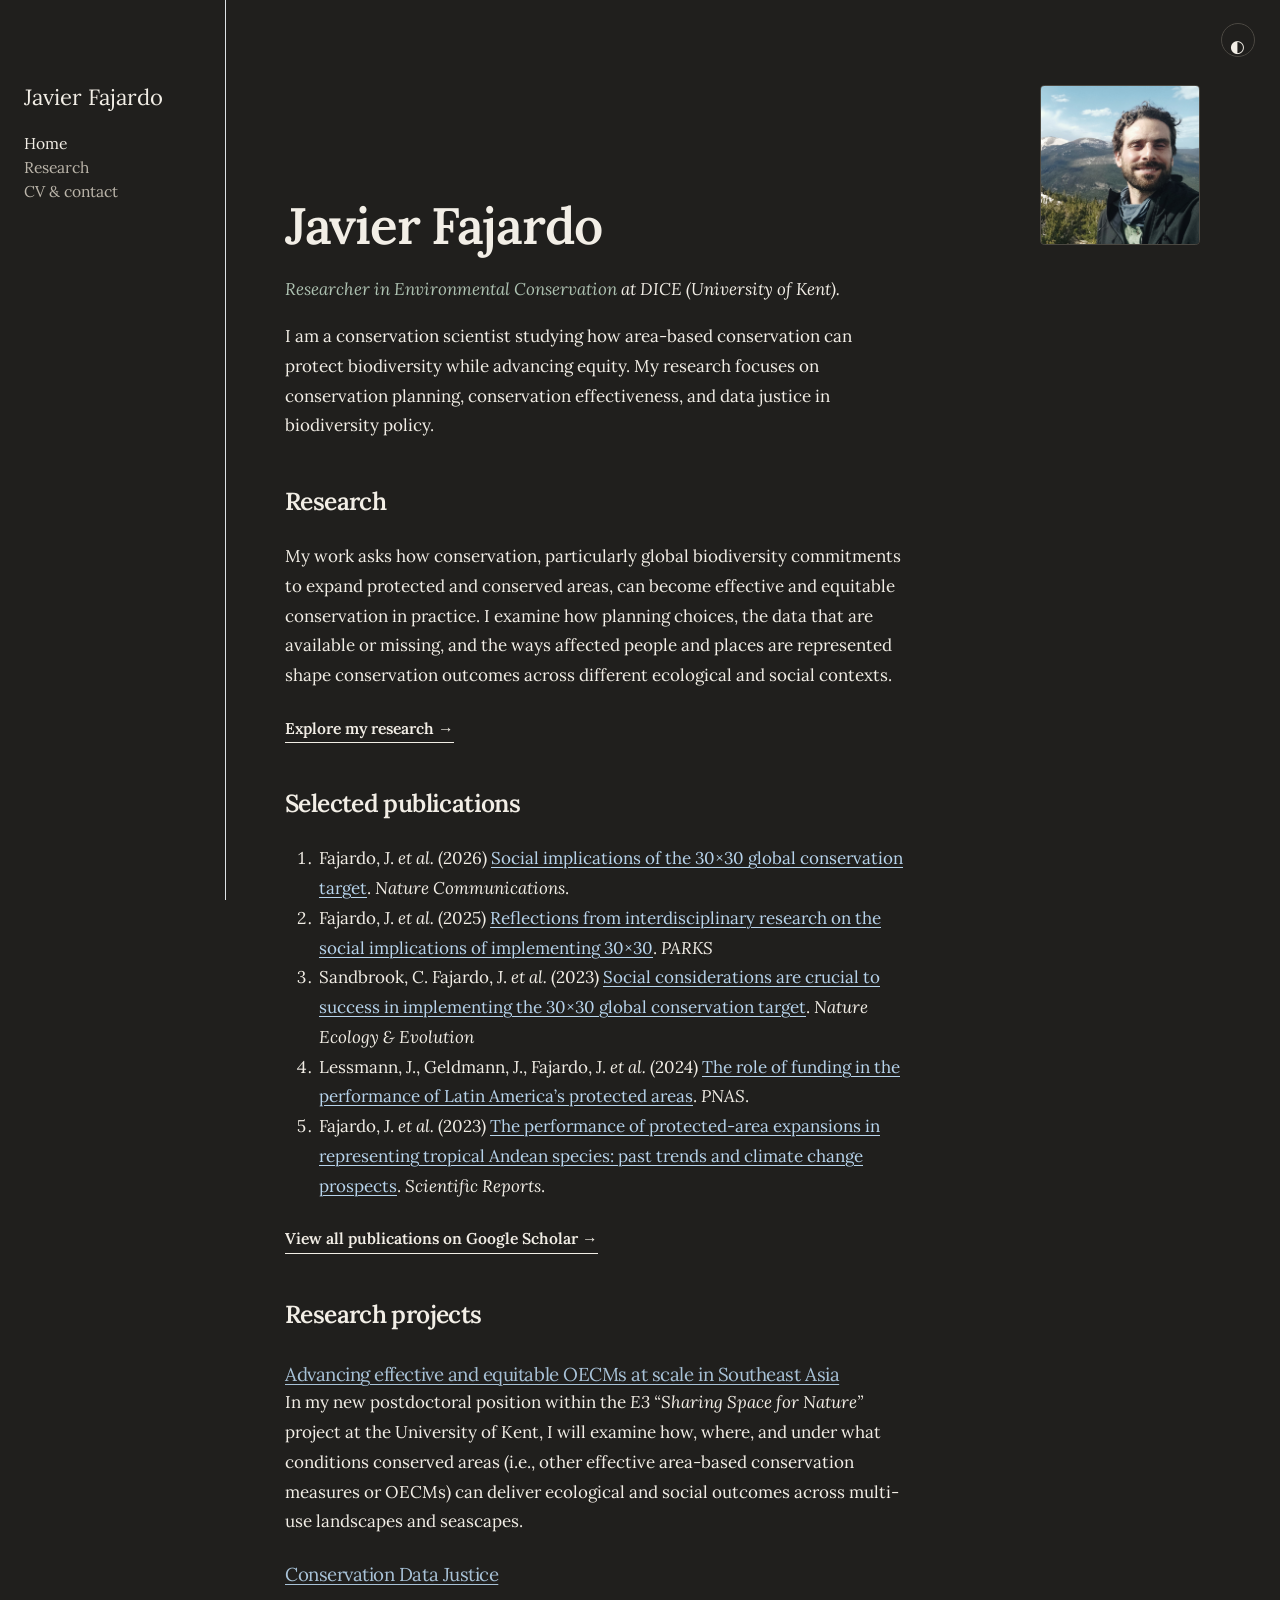
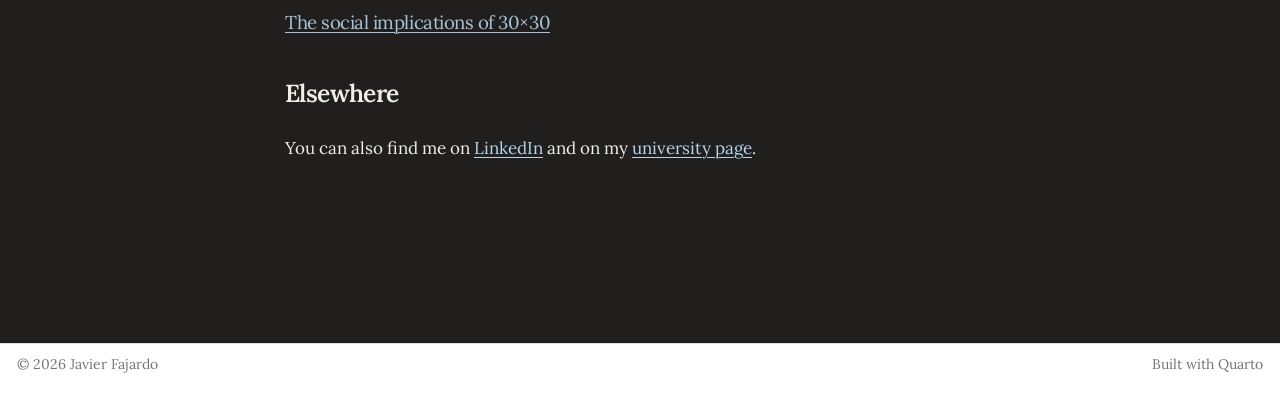
==== index.html @ b1edbd75 "Built site for gh-pages" ====
<!DOCTYPE html>
<html xmlns="http://www.w3.org/1999/xhtml" lang="en" xml:lang="en"><head>

<meta charset="utf-8">
<meta name="generator" content="quarto-1.9.37">

<meta name="viewport" content="width=device-width, initial-scale=1.0, user-scalable=yes">


<title>Javier Fajardo</title>
<style>
/* Default styles provided by pandoc.
** See https://pandoc.org/MANUAL.html#variables-for-html for config info.
*/
code{white-space: pre-wrap;}
span.smallcaps{font-variant: small-caps;}
div.columns{display: flex; gap: min(4vw, 1.5em);}
div.column{flex: auto; overflow-x: auto;}
div.hanging-indent{margin-left: 1.5em; text-indent: -1.5em;}
ul.task-list{list-style: none;}
ul.task-list li input[type="checkbox"] {
  width: 0.8em;
  margin: 0 0.8em 0.2em -1em; /* quarto-specific, see https://github.com/quarto-dev/quarto-cli/issues/4556 */ 
  vertical-align: middle;
}
</style>


<script src="site_libs/quarto-nav/quarto-nav.js"></script>
<script src="site_libs/quarto-nav/headroom.min.js"></script>
<script src="site_libs/clipboard/clipboard.min.js"></script>
<script src="site_libs/quarto-search/autocomplete.umd.js"></script>
<script src="site_libs/quarto-search/fuse.min.js"></script>
<script src="site_libs/quarto-search/quarto-search.js"></script>
<meta name="quarto:offset" content="./">
<script src="site_libs/quarto-html/quarto.js" type="module"></script>
<script src="site_libs/quarto-html/tabsets/tabsets.js" type="module"></script>
<script src="site_libs/quarto-html/popper.min.js"></script>
<script src="site_libs/quarto-html/tippy.umd.min.js"></script>
<link href="site_libs/quarto-html/tippy.css" rel="stylesheet">
<link href="site_libs/quarto-html/quarto-syntax-highlighting-7f8f88aac4f3542376d5c11b86a4c14d.css" rel="stylesheet" id="quarto-text-highlighting-styles">
<script src="site_libs/bootstrap/bootstrap.min.js"></script>
<link href="site_libs/bootstrap/bootstrap-icons.css" rel="stylesheet">
<link href="site_libs/bootstrap/bootstrap-104f2622452aeaad4c018a66f4effed7.min.css" rel="stylesheet" append-hash="true" id="quarto-bootstrap" data-mode="light">
<script id="quarto-search-options" type="application/json">{
  "location": "sidebar",
  "copy-button": false,
  "collapse-after": 3,
  "panel-placement": "start",
  "type": "textbox",
  "limit": 50,
  "keyboard-shortcut": [
    "f",
    "/",
    "s"
  ],
  "show-item-context": false,
  "language": {
    "search-no-results-text": "No results",
    "search-matching-documents-text": "matching documents",
    "search-copy-link-title": "Copy link to search",
    "search-hide-matches-text": "Hide additional matches",
    "search-more-match-text": "more match in this document",
    "search-more-matches-text": "more matches in this document",
    "search-clear-button-title": "Clear",
    "search-text-placeholder": "",
    "search-detached-cancel-button-title": "Cancel",
    "search-submit-button-title": "Submit",
    "search-label": "Search"
  }
}</script>
<style>html{ scroll-behavior: smooth; }</style>
<script>
  document.addEventListener('DOMContentLoaded', () => {
    const savedTheme = localStorage.getItem('theme');
    if (savedTheme !== 'light') document.documentElement.classList.add('dark');

    const button = document.createElement('button');
    button.className = 'theme-toggle';
    button.type = 'button';
    button.setAttribute('aria-label', 'Toggle dark mode');
    button.setAttribute('title', 'Toggle dark mode');
    button.innerHTML = '<span aria-hidden="true">◐</span>';
    const host = document.querySelector('#quarto-content') || document.body;
    host.appendChild(button);

    button.addEventListener('click', () => {
      document.documentElement.classList.toggle('dark');
      localStorage.setItem('theme', document.documentElement.classList.contains('dark') ? 'dark' : 'light');
    });
  });
</script>


<link rel="stylesheet" href="styles.css">
</head>

<body class="nav-sidebar docked fullcontent quarto-light">

<div id="quarto-search-results"></div>
  <header id="quarto-header" class="headroom fixed-top">
  <nav class="quarto-secondary-nav">
    <div class="container-fluid d-flex">
      <button type="button" class="quarto-btn-toggle btn" data-bs-toggle="collapse" role="button" data-bs-target=".quarto-sidebar-collapse-item" aria-controls="quarto-sidebar" aria-expanded="false" aria-label="Toggle sidebar navigation" onclick="if (window.quartoToggleHeadroom) { window.quartoToggleHeadroom(); }">
        <i class="bi bi-layout-text-sidebar-reverse"></i>
      </button>
        <nav class="quarto-page-breadcrumbs" aria-label="breadcrumb"><ol class="breadcrumb"><li class="breadcrumb-item"><a href="./index.html">Home</a></li></ol></nav>
        <a class="flex-grow-1" role="navigation" data-bs-toggle="collapse" data-bs-target=".quarto-sidebar-collapse-item" aria-controls="quarto-sidebar" aria-expanded="false" aria-label="Toggle sidebar navigation" onclick="if (window.quartoToggleHeadroom) { window.quartoToggleHeadroom(); }">      
        </a>
    </div>
  </nav>
</header>
<!-- content -->
<div id="quarto-content" class="quarto-container page-columns page-rows-contents page-layout-article">
<!-- sidebar -->
  <nav id="quarto-sidebar" class="sidebar collapse collapse-horizontal quarto-sidebar-collapse-item sidebar-navigation docked overflow-auto">
    <div class="pt-lg-2 mt-2 text-left sidebar-header">
    <div class="sidebar-title mb-0 py-0">
      <a href="./">Javier Fajardo</a> 
    </div>
      </div>
    <div class="sidebar-menu-container"> 
    <ul class="list-unstyled mt-1">
        <li class="sidebar-item">
  <div class="sidebar-item-container"> 
  <a href="./index.html" class="sidebar-item-text sidebar-link active">
 <span class="menu-text">Home</span></a>
  </div>
</li>
        <li class="sidebar-item">
  <div class="sidebar-item-container"> 
  <a href="./research.html" class="sidebar-item-text sidebar-link">
 <span class="menu-text">Research</span></a>
  </div>
</li>
        <li class="sidebar-item">
  <div class="sidebar-item-container"> 
  <a href="./cv.html" class="sidebar-item-text sidebar-link">
 <span class="menu-text">CV &amp; contact</span></a>
  </div>
</li>
    </ul>
    </div>
</nav>
<div id="quarto-sidebar-glass" class="quarto-sidebar-collapse-item" data-bs-toggle="collapse" data-bs-target=".quarto-sidebar-collapse-item"></div>
<!-- margin-sidebar -->
    
<!-- main -->
<div class="quarto-about-solana column-body">
  <div class="about-entity">
    <div class="entity-contents">
      <header id="title-block-header" class="quarto-title-block"></header> 
      <div class="about-contents"><main class="content" id="quarto-document-content">
<section id="javier-fajardo" class="level1">
<h1>Javier Fajardo</h1>
<p><em><span class="accent">Researcher in Environmental Conservation</span> at DICE (University of Kent).</em></p>
<p>I am a conservation scientist studying how area-based conservation can protect biodiversity while advancing equity. My research focuses on conservation planning, conservation effectiveness, and data justice in biodiversity policy.</p>
<section id="research" class="level2">
<h2 data-anchor-id="research">Research</h2>
<p>My work asks how conservation, particularly global biodiversity commitments to expand protected and conserved areas, can become effective and equitable conservation in practice. I examine how planning choices, the data that are available or missing, and the ways affected people and places are represented shape conservation outcomes across different ecological and social contexts.</p>
<p><a href="./research.html" class="button-link">Explore my research →</a></p>
</section>
<section id="selected-publications" class="level2">
<h2 data-anchor-id="selected-publications">Selected publications</h2>
<ol type="1">
<li>Fajardo, J. <em>et al.</em> (2026) <a href="https://doi.org/10.1038/s41467-026-71860-8">Social implications of the 30×30 global conservation target</a>. <em>Nature Communications</em>.</li>
<li>Fajardo, J. <em>et al.</em> (2025) <a href="https://doi.org/10.2305/nfzn8173">Reflections from interdisciplinary research on the social implications of implementing 30×30</a>. <em>PARKS</em></li>
<li>Sandbrook, C. Fajardo, J. <em>et al.</em> (2023) <a href="https://doi.org/10.1038/s41559-023-02048-2">Social considerations are crucial to success in implementing the 30×30 global conservation target</a>. <em>Nature Ecology &amp; Evolution</em></li>
<li>Lessmann, J., Geldmann, J., Fajardo, J. <em>et al.</em> (2024) <a href="https://doi.org/10.1073/pnas.2307521121">The role of funding in the performance of Latin America’s protected areas</a>. <em>PNAS</em>.</li>
<li>Fajardo, J. <em>et al.</em> (2023) <a href="https://doi.org/10.1038/s41598-022-27365-7">The performance of protected-area expansions in representing tropical Andean species: past trends and climate change prospects</a>. <em>Scientific Reports</em>.</li>
</ol>
<p><a href="https://scholar.google.com/citations?user=L30b63UAAAAJ&amp;hl=es" class="button-link">View all publications on Google Scholar →</a></p>
</section>
<section id="research-projects" class="level2">
<h2 data-anchor-id="research-projects">Research projects</h2>
<section id="advancing-effective-and-equitable-oecms-at-scale-in-southeast-asia" class="level3">
<h3 data-anchor-id="advancing-effective-and-equitable-oecms-at-scale-in-southeast-asia"><a href="https://research.kent.ac.uk/sharing-space-for-nature/">Advancing effective and equitable OECMs at scale in Southeast Asia</a></h3>
<p>In my new postdoctoral position within the <em>E3 “Sharing Space for Nature”</em> project at the University of Kent, I will examine how, where, and under what conditions conserved areas (i.e., other effective area-based conservation measures or OECMs) can deliver ecological and social outcomes across multi-use landscapes and seascapes.</p>
</section>
<section id="conservation-data-justice" class="level3">
<h3 data-anchor-id="conservation-data-justice"><a href="https://condjust.eu/">Conservation Data Justice</a></h3>
</section>
<section id="the-social-implications-of-3030" class="level3">
<h3 data-anchor-id="the-social-implications-of-3030"><a href="https://snappartnership.net/team/the-social-implications-of-30-x-30/">The social implications of 30×30</a></h3>
</section>
</section>
<section id="elsewhere" class="level2">
<h2 data-anchor-id="elsewhere">Elsewhere</h2>
<p>You can also find me on <a href="https://www.linkedin.com/in/javier-fajardo-80aa76319/">LinkedIn</a> and on my <a href="https://scholar.google.com/citations?user=L30b63UAAAAJ&amp;hl=es">university page</a>.</p>


</section>
</section>
</main></div>
    </div>
    <img src="images/Photo - Javier Fajardo.jpg" class="about-image
  rounded " style="width: 15em;">
  </div>
</div>
 <!-- /main -->
<script id="quarto-html-after-body" type="application/javascript">
  window.document.addEventListener("DOMContentLoaded", function (event) {
    const isCodeAnnotation = (el) => {
      for (const clz of el.classList) {
        if (clz.startsWith('code-annotation-')) {                     
          return true;
        }
      }
      return false;
    }
    const onCopySuccess = function(e) {
      // button target
      const button = e.trigger;
      // don't keep focus
      button.blur();
      // flash "checked"
      button.classList.add('code-copy-button-checked');
      var currentTitle = button.getAttribute("title");
      button.setAttribute("title", "Copied!");
      let tooltip;
      if (window.bootstrap) {
        button.setAttribute("data-bs-toggle", "tooltip");
        button.setAttribute("data-bs-placement", "left");
        button.setAttribute("data-bs-title", "Copied!");
        tooltip = new bootstrap.Tooltip(button, 
          { trigger: "manual", 
            customClass: "code-copy-button-tooltip",
            offset: [0, -8]});
        tooltip.show();    
      }
      setTimeout(function() {
        if (tooltip) {
          tooltip.hide();
          button.removeAttribute("data-bs-title");
          button.removeAttribute("data-bs-toggle");
          button.removeAttribute("data-bs-placement");
        }
        button.setAttribute("title", currentTitle);
        button.classList.remove('code-copy-button-checked');
      }, 1000);
      // clear code selection
      e.clearSelection();
    }
    const getTextToCopy = function(trigger) {
      const outerScaffold = trigger.parentElement.cloneNode(true);
      const codeEl = outerScaffold.querySelector('code');
      for (const childEl of codeEl.children) {
        if (isCodeAnnotation(childEl)) {
          childEl.remove();
        }
      }
      return codeEl.innerText;
    }
    const clipboard = new window.ClipboardJS('.code-copy-button:not([data-in-quarto-modal])', {
      text: getTextToCopy
    });
    clipboard.on('success', onCopySuccess);
    if (window.document.getElementById('quarto-embedded-source-code-modal')) {
      const clipboardModal = new window.ClipboardJS('.code-copy-button[data-in-quarto-modal]', {
        text: getTextToCopy,
        container: window.document.getElementById('quarto-embedded-source-code-modal')
      });
      clipboardModal.on('success', onCopySuccess);
    }
      var localhostRegex = new RegExp(/^(?:http|https):\/\/localhost\:?[0-9]*\//);
      var mailtoRegex = new RegExp(/^mailto:/);
        var filterRegex = new RegExp("https:\/\/fajardojavier\.github\.io\/");
      var isInternal = (href) => {
          return filterRegex.test(href) || localhostRegex.test(href) || mailtoRegex.test(href);
      }
      // Inspect non-navigation links and adorn them if external
     var links = window.document.querySelectorAll('a[href]:not(.nav-link):not(.navbar-brand):not(.toc-action):not(.sidebar-link):not(.sidebar-item-toggle):not(.pagination-link):not(.no-external):not([aria-hidden]):not(.dropdown-item):not(.quarto-navigation-tool):not(.about-link)');
      for (var i=0; i<links.length; i++) {
        const link = links[i];
        if (!isInternal(link.href)) {
          // undo the damage that might have been done by quarto-nav.js in the case of
          // links that we want to consider external
          if (link.dataset.originalHref !== undefined) {
            link.href = link.dataset.originalHref;
          }
        }
      }
    function tippyHover(el, contentFn, onTriggerFn, onUntriggerFn) {
      const config = {
        allowHTML: true,
        maxWidth: 500,
        delay: 100,
        arrow: false,
        appendTo: function(el) {
            return el.parentElement;
        },
        interactive: true,
        interactiveBorder: 10,
        theme: 'quarto',
        placement: 'bottom-start',
      };
      if (contentFn) {
        config.content = contentFn;
      }
      if (onTriggerFn) {
        config.onTrigger = onTriggerFn;
      }
      if (onUntriggerFn) {
        config.onUntrigger = onUntriggerFn;
      }
      window.tippy(el, config); 
    }
    const noterefs = window.document.querySelectorAll('a[role="doc-noteref"]');
    for (var i=0; i<noterefs.length; i++) {
      const ref = noterefs[i];
      tippyHover(ref, function() {
        // use id or data attribute instead here
        let href = ref.getAttribute('data-footnote-href') || ref.getAttribute('href');
        try { href = new URL(href).hash; } catch {}
        const id = href.replace(/^#\/?/, "");
        const note = window.document.getElementById(id);
        if (note) {
          return note.innerHTML;
        } else {
          return "";
        }
      });
    }
    const xrefs = window.document.querySelectorAll('a.quarto-xref');
    const processXRef = (id, note) => {
      // Strip column container classes
      const stripColumnClz = (el) => {
        el.classList.remove("page-full", "page-columns");
        if (el.children) {
          for (const child of el.children) {
            stripColumnClz(child);
          }
        }
      }
      stripColumnClz(note)
      if (id === null || id.startsWith('sec-')) {
        // Special case sections, only their first couple elements
        const container = document.createElement("div");
        if (note.children && note.children.length > 2) {
          container.appendChild(note.children[0].cloneNode(true));
          for (let i = 1; i < note.children.length; i++) {
            const child = note.children[i];
            if (child.tagName === "P" && child.innerText === "") {
              continue;
            } else {
              container.appendChild(child.cloneNode(true));
              break;
            }
          }
          if (window.Quarto?.typesetMath) {
            window.Quarto.typesetMath(container);
          }
          return container.innerHTML
        } else {
          if (window.Quarto?.typesetMath) {
            window.Quarto.typesetMath(note);
          }
          return note.innerHTML;
        }
      } else {
        // Remove any anchor links if they are present
        const anchorLink = note.querySelector('a.anchorjs-link');
        if (anchorLink) {
          anchorLink.remove();
        }
        if (window.Quarto?.typesetMath) {
          window.Quarto.typesetMath(note);
        }
        if (note.classList.contains("callout")) {
          return note.outerHTML;
        } else {
          return note.innerHTML;
        }
      }
    }
    for (var i=0; i<xrefs.length; i++) {
      const xref = xrefs[i];
      tippyHover(xref, undefined, function(instance) {
        instance.disable();
        let url = xref.getAttribute('href');
        let hash = undefined; 
        if (url.startsWith('#')) {
          hash = url;
        } else {
          try { hash = new URL(url).hash; } catch {}
        }
        if (hash) {
          const id = hash.replace(/^#\/?/, "");
          const note = window.document.getElementById(id);
          if (note !== null) {
            try {
              const html = processXRef(id, note.cloneNode(true));
              instance.setContent(html);
            } finally {
              instance.enable();
              instance.show();
            }
          } else {
            // See if we can fetch this
            fetch(url.split('#')[0])
            .then(res => res.text())
            .then(html => {
              const parser = new DOMParser();
              const htmlDoc = parser.parseFromString(html, "text/html");
              const note = htmlDoc.getElementById(id);
              if (note !== null) {
                const html = processXRef(id, note);
                instance.setContent(html);
              } 
            }).finally(() => {
              instance.enable();
              instance.show();
            });
          }
        } else {
          // See if we can fetch a full url (with no hash to target)
          // This is a special case and we should probably do some content thinning / targeting
          fetch(url)
          .then(res => res.text())
          .then(html => {
            const parser = new DOMParser();
            const htmlDoc = parser.parseFromString(html, "text/html");
            const note = htmlDoc.querySelector('main.content');
            if (note !== null) {
              // This should only happen for chapter cross references
              // (since there is no id in the URL)
              // remove the first header
              if (note.children.length > 0 && note.children[0].tagName === "HEADER") {
                note.children[0].remove();
              }
              const html = processXRef(null, note);
              instance.setContent(html);
            } 
          }).finally(() => {
            instance.enable();
            instance.show();
          });
        }
      }, function(instance) {
      });
    }
        let selectedAnnoteEl;
        const selectorForAnnotation = ( cell, annotation) => {
          let cellAttr = 'data-code-cell="' + cell + '"';
          let lineAttr = 'data-code-annotation="' +  annotation + '"';
          const selector = 'span[' + cellAttr + '][' + lineAttr + ']';
          return selector;
        }
        const selectCodeLines = (annoteEl) => {
          const doc = window.document;
          const targetCell = annoteEl.getAttribute("data-target-cell");
          const targetAnnotation = annoteEl.getAttribute("data-target-annotation");
          const annoteSpan = window.document.querySelector(selectorForAnnotation(targetCell, targetAnnotation));
          const lines = annoteSpan.getAttribute("data-code-lines").split(",");
          const lineIds = lines.map((line) => {
            return targetCell + "-" + line;
          })
          let top = null;
          let height = null;
          let parent = null;
          if (lineIds.length > 0) {
              //compute the position of the single el (top and bottom and make a div)
              const el = window.document.getElementById(lineIds[0]);
              top = el.offsetTop;
              height = el.offsetHeight;
              parent = el.parentElement.parentElement;
            if (lineIds.length > 1) {
              const lastEl = window.document.getElementById(lineIds[lineIds.length - 1]);
              const bottom = lastEl.offsetTop + lastEl.offsetHeight;
              height = bottom - top;
            }
            if (top !== null && height !== null && parent !== null) {
              // cook up a div (if necessary) and position it 
              let div = window.document.getElementById("code-annotation-line-highlight");
              if (div === null) {
                div = window.document.createElement("div");
                div.setAttribute("id", "code-annotation-line-highlight");
                div.style.position = 'absolute';
                parent.appendChild(div);
              }
              div.style.top = top - 2 + "px";
              div.style.height = height + 4 + "px";
              div.style.left = 0;
              let gutterDiv = window.document.getElementById("code-annotation-line-highlight-gutter");
              if (gutterDiv === null) {
                gutterDiv = window.document.createElement("div");
                gutterDiv.setAttribute("id", "code-annotation-line-highlight-gutter");
                gutterDiv.style.position = 'absolute';
                const codeCell = window.document.getElementById(targetCell);
                const gutter = codeCell.querySelector('.code-annotation-gutter');
                gutter.appendChild(gutterDiv);
              }
              gutterDiv.style.top = top - 2 + "px";
              gutterDiv.style.height = height + 4 + "px";
            }
            selectedAnnoteEl = annoteEl;
          }
        };
        const unselectCodeLines = () => {
          const elementsIds = ["code-annotation-line-highlight", "code-annotation-line-highlight-gutter"];
          elementsIds.forEach((elId) => {
            const div = window.document.getElementById(elId);
            if (div) {
              div.remove();
            }
          });
          selectedAnnoteEl = undefined;
        };
          // Handle positioning of the toggle
      window.addEventListener(
        "resize",
        throttle(() => {
          elRect = undefined;
          if (selectedAnnoteEl) {
            selectCodeLines(selectedAnnoteEl);
          }
        }, 10)
      );
      function throttle(fn, ms) {
      let throttle = false;
      let timer;
        return (...args) => {
          if(!throttle) { // first call gets through
              fn.apply(this, args);
              throttle = true;
          } else { // all the others get throttled
              if(timer) clearTimeout(timer); // cancel #2
              timer = setTimeout(() => {
                fn.apply(this, args);
                timer = throttle = false;
              }, ms);
          }
        };
      }
        // Attach click handler to the DT
        const annoteDls = window.document.querySelectorAll('dt[data-target-cell]');
        for (const annoteDlNode of annoteDls) {
          annoteDlNode.addEventListener('click', (event) => {
            const clickedEl = event.target;
            if (clickedEl !== selectedAnnoteEl) {
              unselectCodeLines();
              const activeEl = window.document.querySelector('dt[data-target-cell].code-annotation-active');
              if (activeEl) {
                activeEl.classList.remove('code-annotation-active');
              }
              selectCodeLines(clickedEl);
              clickedEl.classList.add('code-annotation-active');
            } else {
              // Unselect the line
              unselectCodeLines();
              clickedEl.classList.remove('code-annotation-active');
            }
          });
        }
    const findCites = (el) => {
      const parentEl = el.parentElement;
      if (parentEl) {
        const cites = parentEl.dataset.cites;
        if (cites) {
          return {
            el,
            cites: cites.split(' ')
          };
        } else {
          return findCites(el.parentElement)
        }
      } else {
        return undefined;
      }
    };
    var bibliorefs = window.document.querySelectorAll('a[role="doc-biblioref"]');
    for (var i=0; i<bibliorefs.length; i++) {
      const ref = bibliorefs[i];
      const citeInfo = findCites(ref);
      if (citeInfo) {
        tippyHover(citeInfo.el, function() {
          var popup = window.document.createElement('div');
          citeInfo.cites.forEach(function(cite) {
            var citeDiv = window.document.createElement('div');
            citeDiv.classList.add('hanging-indent');
            citeDiv.classList.add('csl-entry');
            var biblioDiv = window.document.getElementById('ref-' + cite);
            if (biblioDiv) {
              citeDiv.innerHTML = biblioDiv.innerHTML;
            }
            popup.appendChild(citeDiv);
          });
          return popup.innerHTML;
        });
      }
    }
  });
  </script>
</div> <!-- /content -->
<footer class="footer">
  <div class="nav-footer">
    <div class="nav-footer-left">
<p>© 2026 Javier Fajardo</p>
</div>   
    <div class="nav-footer-center">
      &nbsp;
    </div>
    <div class="nav-footer-right">
<p>Built with Quarto</p>
</div>
  </div>
</footer>




<script src="site_libs/quarto-html/zenscroll-min.js"></script>
</body></html>
---- site_libs/quarto-html/tippy.css ----
.tippy-box[data-animation=fade][data-state=hidden]{opacity:0}[data-tippy-root]{max-width:calc(100vw - 10px)}.tippy-box{position:relative;background-color:#333;color:#fff;border-radius:4px;font-size:14px;line-height:1.4;white-space:normal;outline:0;transition-property:transform,visibility,opacity}.tippy-box[data-placement^=top]>.tippy-arrow{bottom:0}.tippy-box[data-placement^=top]>.tippy-arrow:before{bottom:-7px;left:0;border-width:8px 8px 0;border-top-color:initial;transform-origin:center top}.tippy-box[data-placement^=bottom]>.tippy-arrow{top:0}.tippy-box[data-placement^=bottom]>.tippy-arrow:before{top:-7px;left:0;border-width:0 8px 8px;border-bottom-color:initial;transform-origin:center bottom}.tippy-box[data-placement^=left]>.tippy-arrow{right:0}.tippy-box[data-placement^=left]>.tippy-arrow:before{border-width:8px 0 8px 8px;border-left-color:initial;right:-7px;transform-origin:center left}.tippy-box[data-placement^=right]>.tippy-arrow{left:0}.tippy-box[data-placement^=right]>.tippy-arrow:before{left:-7px;border-width:8px 8px 8px 0;border-right-color:initial;transform-origin:center right}.tippy-box[data-inertia][data-state=visible]{transition-timing-function:cubic-bezier(.54,1.5,.38,1.11)}.tippy-arrow{width:16px;height:16px;color:#333}.tippy-arrow:before{content:"";position:absolute;border-color:transparent;border-style:solid}.tippy-content{position:relative;padding:5px 9px;z-index:1}
---- site_libs/quarto-html/quarto-syntax-highlighting-7f8f88aac4f3542376d5c11b86a4c14d.css ----
/* quarto syntax highlight colors */
:root {
  --quarto-hl-ot-color: #003B4F;
  --quarto-hl-at-color: #657422;
  --quarto-hl-ss-color: #20794D;
  --quarto-hl-an-color: #5E5E5E;
  --quarto-hl-fu-color: #4758AB;
  --quarto-hl-st-color: #20794D;
  --quarto-hl-cf-color: #003B4F;
  --quarto-hl-op-color: #5E5E5E;
  --quarto-hl-er-color: #AD0000;
  --quarto-hl-bn-color: #AD0000;
  --quarto-hl-al-color: #AD0000;
  --quarto-hl-va-color: #111111;
  --quarto-hl-bu-color: inherit;
  --quarto-hl-ex-color: inherit;
  --quarto-hl-pp-color: #AD0000;
  --quarto-hl-in-color: #5E5E5E;
  --quarto-hl-vs-color: #20794D;
  --quarto-hl-wa-color: #5E5E5E;
  --quarto-hl-do-color: #5E5E5E;
  --quarto-hl-im-color: #00769E;
  --quarto-hl-ch-color: #20794D;
  --quarto-hl-dt-color: #AD0000;
  --quarto-hl-fl-color: #AD0000;
  --quarto-hl-co-color: #5E5E5E;
  --quarto-hl-cv-color: #5E5E5E;
  --quarto-hl-cn-color: #8f5902;
  --quarto-hl-sc-color: #5E5E5E;
  --quarto-hl-dv-color: #AD0000;
  --quarto-hl-kw-color: #003B4F;
}

/* other quarto variables */
:root {
  --quarto-font-monospace: SFMono-Regular, Menlo, Monaco, Consolas, "Liberation Mono", "Courier New", monospace;
}

/* syntax highlight based on Pandoc's rules */
pre > code.sourceCode > span {
  color: #003B4F;
}

code.sourceCode > span {
  color: #003B4F;
}

div.sourceCode,
div.sourceCode pre.sourceCode {
  color: #003B4F;
}

/* Normal */
code span {
  color: #003B4F;
}

/* Alert */
code span.al {
  color: #AD0000;
  font-style: inherit;
}

/* Annotation */
code span.an {
  color: #5E5E5E;
  font-style: inherit;
}

/* Attribute */
code span.at {
  color: #657422;
  font-style: inherit;
}

/* BaseN */
code span.bn {
  color: #AD0000;
  font-style: inherit;
}

/* BuiltIn */
code span.bu {
  font-style: inherit;
}

/* ControlFlow */
code span.cf {
  color: #003B4F;
  font-weight: bold;
  font-style: inherit;
}

/* Char */
code span.ch {
  color: #20794D;
  font-style: inherit;
}

/* Constant */
code span.cn {
  color: #8f5902;
  font-style: inherit;
}

/* Comment */
code span.co {
  color: #5E5E5E;
  font-style: inherit;
}

/* CommentVar */
code span.cv {
  color: #5E5E5E;
  font-style: italic;
}

/* Documentation */
code span.do {
  color: #5E5E5E;
  font-style: italic;
}

/* DataType */
code span.dt {
  color: #AD0000;
  font-style: inherit;
}

/* DecVal */
code span.dv {
  color: #AD0000;
  font-style: inherit;
}

/* Error */
code span.er {
  color: #AD0000;
  font-style: inherit;
}

/* Extension */
code span.ex {
  font-style: inherit;
}

/* Float */
code span.fl {
  color: #AD0000;
  font-style: inherit;
}

/* Function */
code span.fu {
  color: #4758AB;
  font-style: inherit;
}

/* Import */
code span.im {
  color: #00769E;
  font-style: inherit;
}

/* Information */
code span.in {
  color: #5E5E5E;
  font-style: inherit;
}

/* Keyword */
code span.kw {
  color: #003B4F;
  font-weight: bold;
  font-style: inherit;
}

/* Operator */
code span.op {
  color: #5E5E5E;
  font-style: inherit;
}

/* Other */
code span.ot {
  color: #003B4F;
  font-style: inherit;
}

/* Preprocessor */
code span.pp {
  color: #AD0000;
  font-style: inherit;
}

/* SpecialChar */
code span.sc {
  color: #5E5E5E;
  font-style: inherit;
}

/* SpecialString */
code span.ss {
  color: #20794D;
  font-style: inherit;
}

/* String */
code span.st {
  color: #20794D;
  font-style: inherit;
}

/* Variable */
code span.va {
  color: #111111;
  font-style: inherit;
}

/* VerbatimString */
code span.vs {
  color: #20794D;
  font-style: inherit;
}

/* Warning */
code span.wa {
  color: #5E5E5E;
  font-style: italic;
}

.prevent-inlining {
  content: "</";
}

/*# sourceMappingURL=789ad8cd35626ba772517505b42a116e.css.map */
---- styles.css ----
@import url('https://fonts.googleapis.com/css2?family=Lora:ital,wght@0,400;0,500;0,600;0,700;1,400;1,500&display=swap');

:root {
  --ink: #201f1d;
  --paper: #f8f6f1;
  --muted: #716d66;
  --line: #dedbd3;
  --accent: #596d60;
  --link: #254d70;
}

:root.dark {
  --ink: #f2eee6;
  --paper: #201f1d;
  --muted: #bbb5aa;
  --line: #4b4842;
  --accent: #aec2b2;
  --link: #b7d4ec;
}

html { scroll-behavior: smooth; }

body {
  background: var(--paper);
  color: var(--ink);
  font-family: "Lora", Iowan Old Style, Baskerville, "Times New Roman", serif;
  font-size: 17px;
  line-height: 1.75;
}

.theme-toggle {
  appearance: none;
  background: transparent;
  border: 1px solid var(--line);
  border-radius: 999px;
  color: var(--ink);
  cursor: pointer;
  font-size: 1rem;
  height: 2rem;
  line-height: 1;
  position: fixed;
  right: 1.5rem;
  top: 1.35rem;
  width: 2rem;
  z-index: 1000;
}

.theme-toggle:hover { border-color: var(--accent); color: var(--accent); }

#quarto-content { background: var(--paper); }
#quarto-document-content { max-width: 690px; margin: 0 auto; padding: 4rem 2rem 5rem; }

#quarto-sidebar {
  background: var(--paper);
  border-right: 1px solid var(--line);
  padding: 3.7rem 1.4rem;
}

#quarto-sidebar .sidebar-item-text,
#quarto-sidebar .sidebar-link { color: var(--muted); font-size: .92rem; }

#quarto-sidebar .sidebar-link:hover,
#quarto-sidebar .sidebar-link.active { color: var(--ink); }

#quarto-sidebar .sidebar-item-container { margin: .25rem 0; }

h1, h2, h3, .title {
  color: var(--ink);
  font-weight: 600;
  letter-spacing: -0.025em;
  line-height: 1.2;
}

h1, .title { font-size: clamp(2rem, 4vw, 3.35rem); margin: 1.5rem 0 1.15rem; }
h2 { font-size: 1.45rem; margin-top: 2.7rem; }
h3 { font-size: 1.1rem; margin-bottom: .15rem; }

a { color: var(--link); text-decoration-thickness: 1px; text-underline-offset: 3px; }
a:hover { color: var(--accent); }
.accent { color: var(--accent); }

.button-link {
  display: inline-block;
  margin-top: .4rem;
  border-bottom: 1px solid currentColor;
  color: var(--ink);
  font-size: .92rem;
  font-weight: 600;
  text-decoration: none;
}

.recent-list { border-top: 1px solid var(--line); padding: 1.15rem 0 .15rem; }
.recent-list h3 { margin-top: 0; }
.recent-list p { color: var(--muted); font-size: .92rem; margin-top: .15rem; }
.about-entity { margin-top: 2rem; }
.about-image { max-width: 160px !important; border: 1px solid var(--line); }
.about-links .about-link { font-size: .9rem; }
.quarto-title-meta, .description { color: var(--muted); }
.listing-item { border-bottom: 1px solid var(--line); padding: 1.3rem 0 !important; }
.listing-title { font-weight: 600; }
.page-footer { color: var(--muted); border-top: 1px solid var(--line); font-size: .78rem; }

@media (max-width: 600px) {
  #quarto-document-content { padding: 2.2rem 1.25rem 4rem; }
  .theme-toggle { right: 1rem; top: 1rem; }
  body { font-size: 16px; }
  .navbar-nav .nav-link { margin-left: 0; }
}
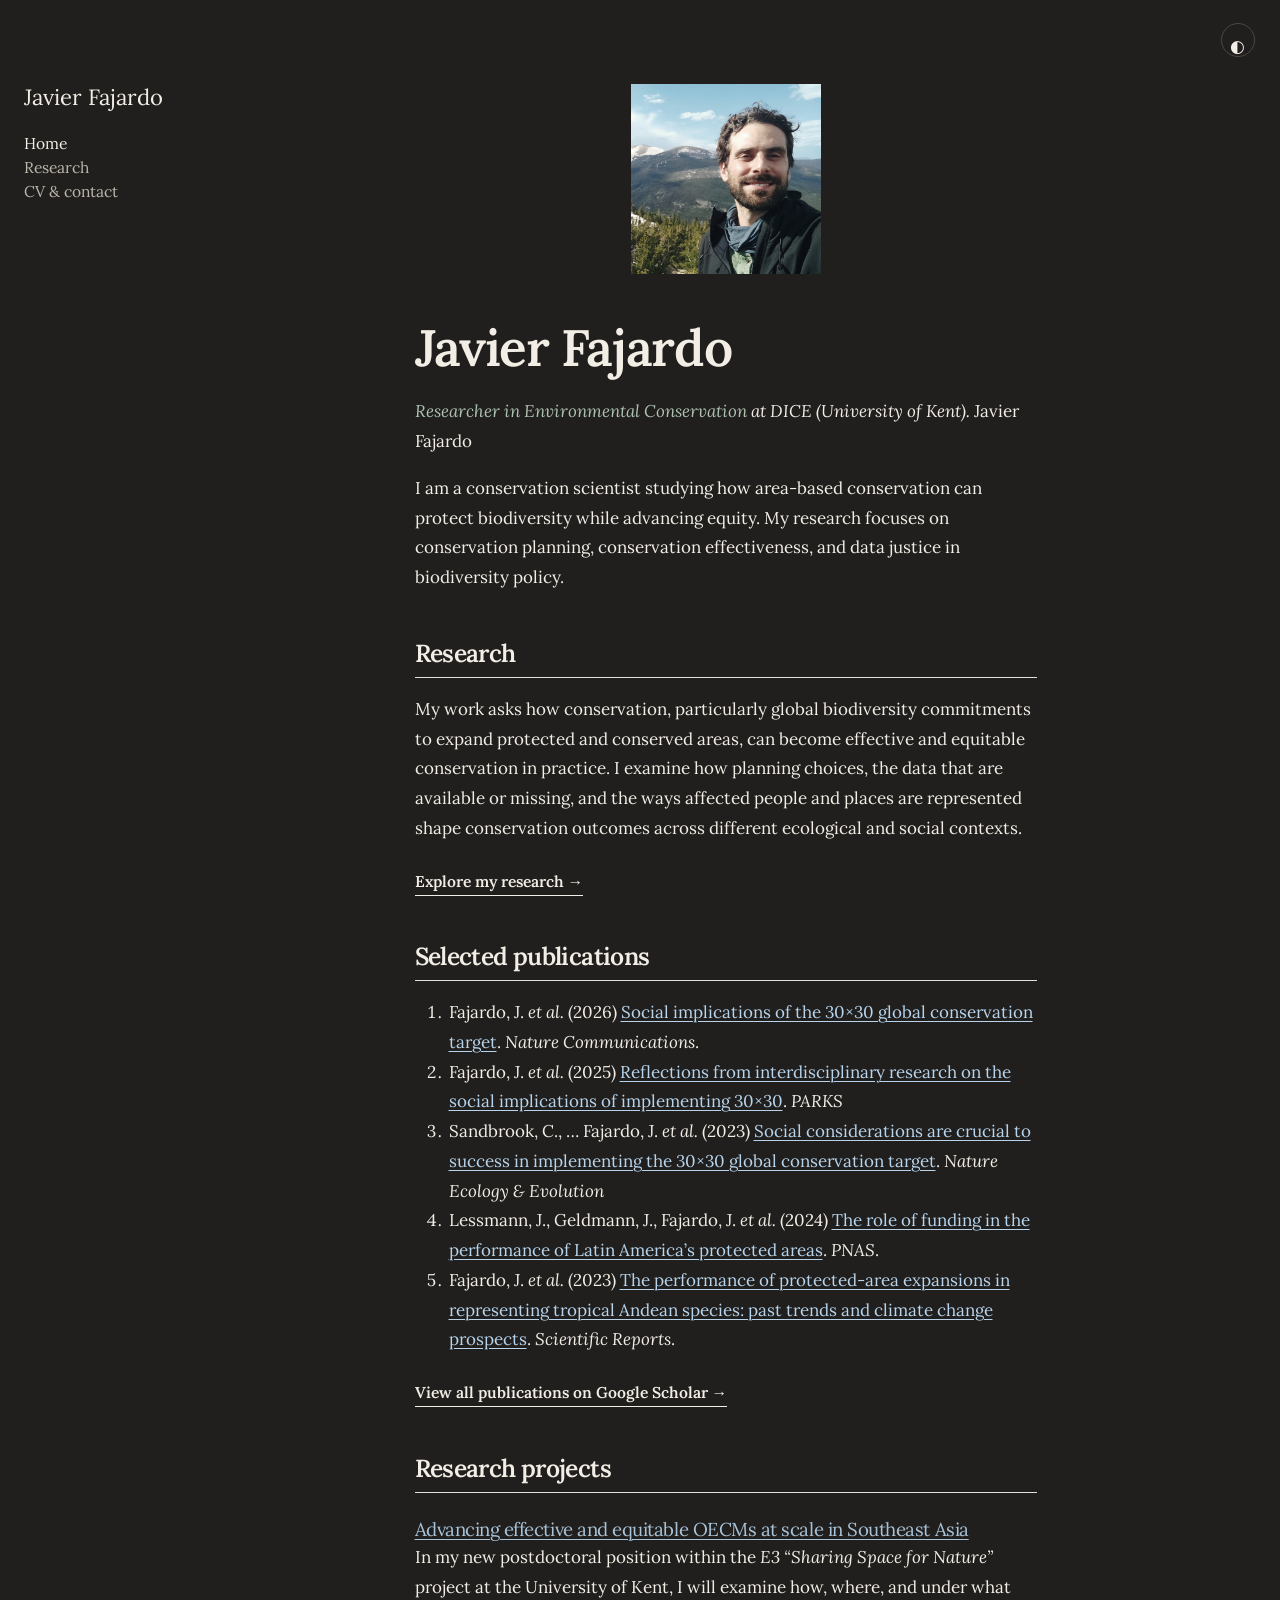
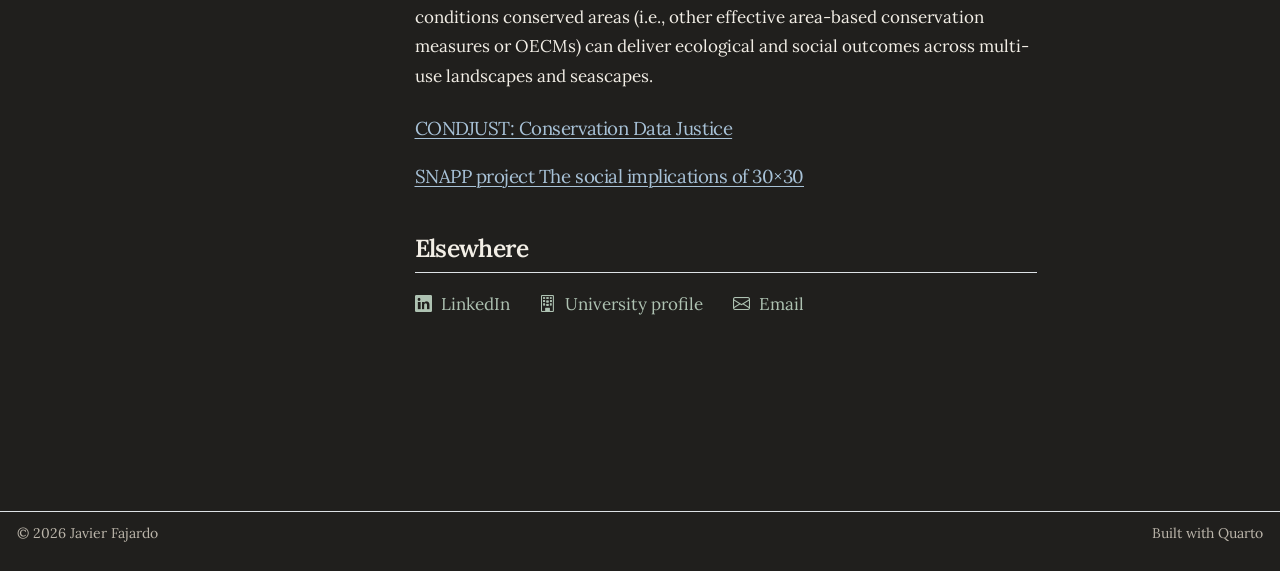
==== commit 3da2174b: "Built site for gh-pages" ====
--- a/index.html
+++ b/index.html
@@ -37,6 +37,7 @@
 <script src="site_libs/quarto-html/tabsets/tabsets.js" type="module"></script>
 <script src="site_libs/quarto-html/popper.min.js"></script>
 <script src="site_libs/quarto-html/tippy.umd.min.js"></script>
+<script src="site_libs/quarto-html/anchor.min.js"></script>
 <link href="site_libs/quarto-html/tippy.css" rel="stylesheet">
 <link href="site_libs/quarto-html/quarto-syntax-highlighting-7f8f88aac4f3542376d5c11b86a4c14d.css" rel="stylesheet" id="quarto-text-highlighting-styles">
 <script src="site_libs/bootstrap/bootstrap.min.js"></script>
@@ -71,25 +72,45 @@
 }</script>
 <style>html{ scroll-behavior: smooth; }</style>
 <script>
+
   document.addEventListener('DOMContentLoaded', () => {
+
     const savedTheme = localStorage.getItem('theme');
+
     if (savedTheme !== 'light') document.documentElement.classList.add('dark');
 
+
+
     const button = document.createElement('button');
+
     button.className = 'theme-toggle';
+
     button.type = 'button';
+
     button.setAttribute('aria-label', 'Toggle dark mode');
+
     button.setAttribute('title', 'Toggle dark mode');
+
     button.innerHTML = '<span aria-hidden="true">◐</span>';
+
     const host = document.querySelector('#quarto-content') || document.body;
+
     host.appendChild(button);
 
+
+
     button.addEventListener('click', () => {
+
       document.documentElement.classList.toggle('dark');
+
       localStorage.setItem('theme', document.documentElement.classList.contains('dark') ? 'dark' : 'light');
+
     });
+
   });
+
 </script>
+
 
 
 <link rel="stylesheet" href="styles.css">
@@ -146,60 +167,69 @@
 <!-- margin-sidebar -->
     
 <!-- main -->
-<div class="quarto-about-solana column-body">
-  <div class="about-entity">
-    <div class="entity-contents">
-      <header id="title-block-header" class="quarto-title-block"></header> 
-      <div class="about-contents"><main class="content" id="quarto-document-content">
+<main class="content" id="quarto-document-content"><header id="title-block-header" class="quarto-title-block"></header>
+
+
+
+
+<div class="quarto-figure quarto-figure-center">
+<figure class="figure">
+<p><img src="images/Photo - Javier Fajardo.jpg" class="img-fluid quarto-figure quarto-figure-center figure-img" alt="Portrait of Javier Fajardo" width="190"></p>
+</figure>
+</div>
 <section id="javier-fajardo" class="level1">
 <h1>Javier Fajardo</h1>
-<p><em><span class="accent">Researcher in Environmental Conservation</span> at DICE (University of Kent).</em></p>
+<p><span class="accent"><em>Researcher in Environmental Conservation</em></span> <em>at DICE (University of Kent).</em> Javier Fajardo</p>
 <p>I am a conservation scientist studying how area-based conservation can protect biodiversity while advancing equity. My research focuses on conservation planning, conservation effectiveness, and data justice in biodiversity policy.</p>
 <section id="research" class="level2">
-<h2 data-anchor-id="research">Research</h2>
+<h2 class="anchored" data-anchor-id="research">Research</h2>
 <p>My work asks how conservation, particularly global biodiversity commitments to expand protected and conserved areas, can become effective and equitable conservation in practice. I examine how planning choices, the data that are available or missing, and the ways affected people and places are represented shape conservation outcomes across different ecological and social contexts.</p>
 <p><a href="./research.html" class="button-link">Explore my research →</a></p>
 </section>
 <section id="selected-publications" class="level2">
-<h2 data-anchor-id="selected-publications">Selected publications</h2>
+<h2 class="anchored" data-anchor-id="selected-publications">Selected publications</h2>
 <ol type="1">
 <li>Fajardo, J. <em>et al.</em> (2026) <a href="https://doi.org/10.1038/s41467-026-71860-8">Social implications of the 30×30 global conservation target</a>. <em>Nature Communications</em>.</li>
 <li>Fajardo, J. <em>et al.</em> (2025) <a href="https://doi.org/10.2305/nfzn8173">Reflections from interdisciplinary research on the social implications of implementing 30×30</a>. <em>PARKS</em></li>
-<li>Sandbrook, C. Fajardo, J. <em>et al.</em> (2023) <a href="https://doi.org/10.1038/s41559-023-02048-2">Social considerations are crucial to success in implementing the 30×30 global conservation target</a>. <em>Nature Ecology &amp; Evolution</em></li>
+<li>Sandbrook, C., … Fajardo, J. <em>et al.</em> (2023) <a href="https://doi.org/10.1038/s41559-023-02048-2">Social considerations are crucial to success in implementing the 30×30 global conservation target</a>. <em>Nature Ecology &amp; Evolution</em></li>
 <li>Lessmann, J., Geldmann, J., Fajardo, J. <em>et al.</em> (2024) <a href="https://doi.org/10.1073/pnas.2307521121">The role of funding in the performance of Latin America’s protected areas</a>. <em>PNAS</em>.</li>
 <li>Fajardo, J. <em>et al.</em> (2023) <a href="https://doi.org/10.1038/s41598-022-27365-7">The performance of protected-area expansions in representing tropical Andean species: past trends and climate change prospects</a>. <em>Scientific Reports</em>.</li>
 </ol>
 <p><a href="https://scholar.google.com/citations?user=L30b63UAAAAJ&amp;hl=es" class="button-link">View all publications on Google Scholar →</a></p>
 </section>
 <section id="research-projects" class="level2">
-<h2 data-anchor-id="research-projects">Research projects</h2>
+<h2 class="anchored" data-anchor-id="research-projects">Research projects</h2>
 <section id="advancing-effective-and-equitable-oecms-at-scale-in-southeast-asia" class="level3">
-<h3 data-anchor-id="advancing-effective-and-equitable-oecms-at-scale-in-southeast-asia"><a href="https://research.kent.ac.uk/sharing-space-for-nature/">Advancing effective and equitable OECMs at scale in Southeast Asia</a></h3>
+<h3 class="anchored" data-anchor-id="advancing-effective-and-equitable-oecms-at-scale-in-southeast-asia"><a href="https://research.kent.ac.uk/sharing-space-for-nature/">Advancing effective and equitable OECMs at scale in Southeast Asia</a></h3>
 <p>In my new postdoctoral position within the <em>E3 “Sharing Space for Nature”</em> project at the University of Kent, I will examine how, where, and under what conditions conserved areas (i.e., other effective area-based conservation measures or OECMs) can deliver ecological and social outcomes across multi-use landscapes and seascapes.</p>
 </section>
-<section id="conservation-data-justice" class="level3">
-<h3 data-anchor-id="conservation-data-justice"><a href="https://condjust.eu/">Conservation Data Justice</a></h3>
-</section>
-<section id="the-social-implications-of-3030" class="level3">
-<h3 data-anchor-id="the-social-implications-of-3030"><a href="https://snappartnership.net/team/the-social-implications-of-30-x-30/">The social implications of 30×30</a></h3>
+<section id="condjust-conservation-data-justice" class="level3">
+<h3 class="anchored" data-anchor-id="condjust-conservation-data-justice"><a href="https://condjust.eu/">CONDJUST: Conservation Data Justice</a></h3>
+</section>
+<section id="snapp-project-the-social-implications-of-3030" class="level3">
+<h3 class="anchored" data-anchor-id="snapp-project-the-social-implications-of-3030"><a href="https://snappartnership.net/team/the-social-implications-of-30-x-30/">SNAPP project The social implications of 30×30</a></h3>
 </section>
 </section>
 <section id="elsewhere" class="level2">
-<h2 data-anchor-id="elsewhere">Elsewhere</h2>
-<p>You can also find me on <a href="https://www.linkedin.com/in/javier-fajardo-80aa76319/">LinkedIn</a> and on my <a href="https://scholar.google.com/citations?user=L30b63UAAAAJ&amp;hl=es">university page</a>.</p>
-
-
-</section>
-</section>
-</main></div>
-    </div>
-    <img src="images/Photo - Javier Fajardo.jpg" class="about-image
-  rounded " style="width: 15em;">
-  </div>
+<h2 class="anchored" data-anchor-id="elsewhere">Elsewhere</h2>
+<div class="profile-links">
+<p><a href="https://www.linkedin.com/in/javier-fajardo-80aa76319"> <i class="bi bi-linkedin"></i> LinkedIn </a> <a href="https://scholar.google.com/citations?user=L30b63UAAAAJ&amp;hl=es"> <i class="bi bi-building"></i> University profile </a> <a href="mailto:javierfjrdo@gmail.com"> <i class="bi bi-envelope"></i> Email </a></p>
 </div>
- <!-- /main -->
+
+
+</section>
+</section>
+
+</main> <!-- /main -->
 <script id="quarto-html-after-body" type="application/javascript">
   window.document.addEventListener("DOMContentLoaded", function (event) {
+    const icon = "";
+    const anchorJS = new window.AnchorJS();
+    anchorJS.options = {
+      placement: 'right',
+      icon: icon
+    };
+    anchorJS.add('.anchored');
     const isCodeAnnotation = (el) => {
       for (const clz of el.classList) {
         if (clz.startsWith('code-annotation-')) {                     
--- a/styles.css
+++ b/styles.css
@@ -52,7 +52,8 @@
 
 #quarto-sidebar {
   background: var(--paper);
-  border-right: 1px solid var(--line);
+  /* border-right: 1px solid var(--line); */
+  border-right: none !important;
   padding: 3.7rem 1.4rem;
 }
 
@@ -100,6 +101,35 @@
 .listing-title { font-weight: 600; }
 .page-footer { color: var(--muted); border-top: 1px solid var(--line); font-size: .78rem; }
 
+.profile-links {
+  margin: 0.5rem 0 1.75rem;
+  display: flex;
+  flex-wrap: wrap;
+}
+
+.profile-links a {
+  color: var(--accent);
+  text-decoration: none;
+  margin-right: 1.5rem;
+}
+
+.profile-links a:hover {
+  text-decoration: underline;
+}
+
+.profile-links i {
+  margin-right: 0.3rem;
+}
+
+.nav-footer {
+  background: var(--paper) !important;
+  color: var(--muted);
+}
+
+.nav-footer a {
+  color: var(--muted);
+}
+
 @media (max-width: 600px) {
   #quarto-document-content { padding: 2.2rem 1.25rem 4rem; }
   .theme-toggle { right: 1rem; top: 1rem; }
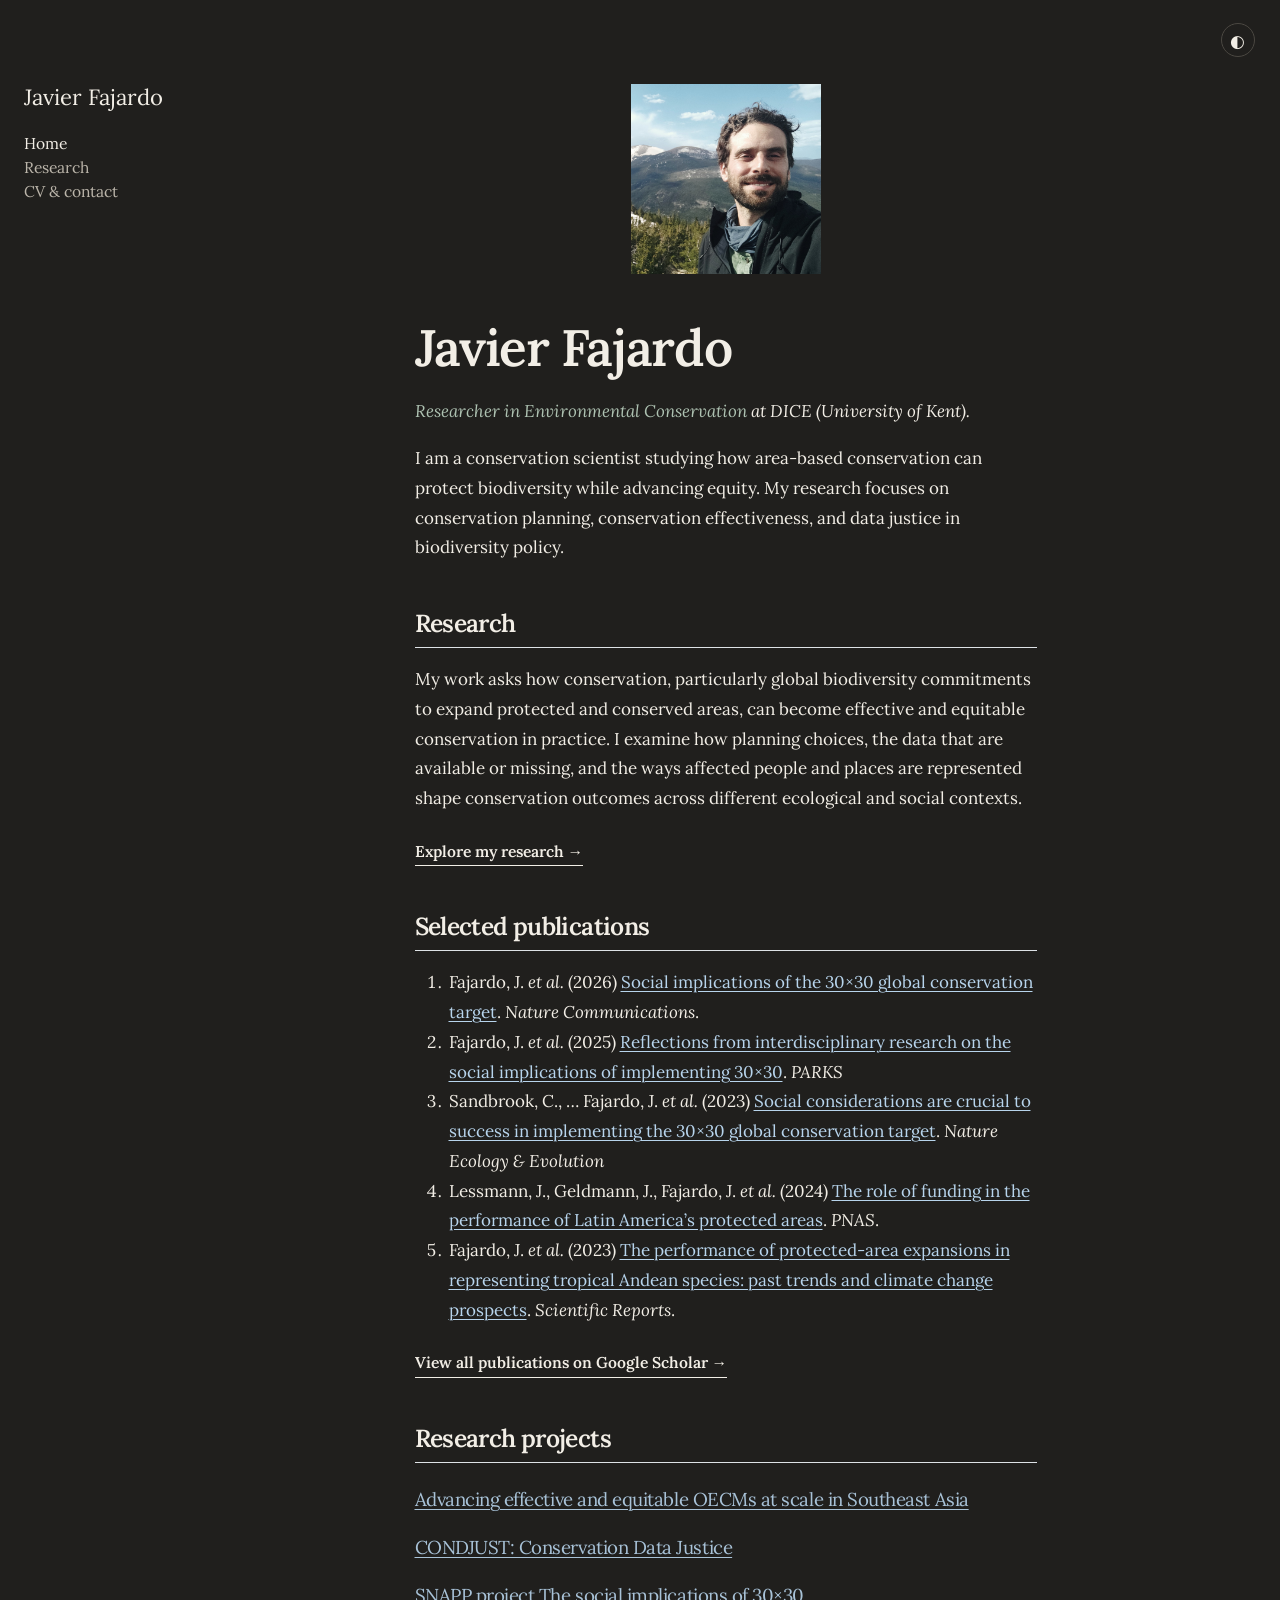
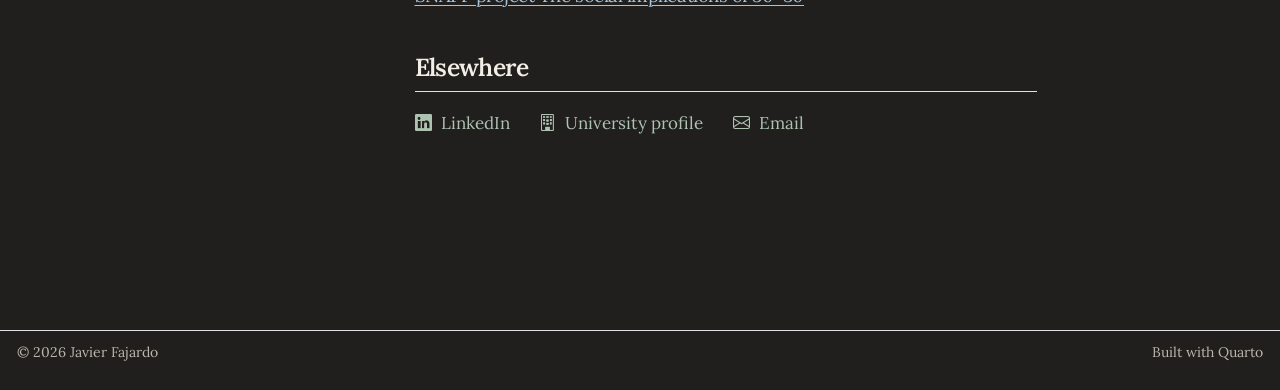
==== commit 8368aa03: "Built site for gh-pages" ====
--- a/index.html
+++ b/index.html
@@ -179,7 +179,7 @@
 </div>
 <section id="javier-fajardo" class="level1">
 <h1>Javier Fajardo</h1>
-<p><span class="accent"><em>Researcher in Environmental Conservation</em></span> <em>at DICE (University of Kent).</em> Javier Fajardo</p>
+<p><span class="accent"><em>Researcher in Environmental Conservation</em></span> <em>at DICE (University of Kent).</em></p>
 <p>I am a conservation scientist studying how area-based conservation can protect biodiversity while advancing equity. My research focuses on conservation planning, conservation effectiveness, and data justice in biodiversity policy.</p>
 <section id="research" class="level2">
 <h2 class="anchored" data-anchor-id="research">Research</h2>
@@ -201,7 +201,6 @@
 <h2 class="anchored" data-anchor-id="research-projects">Research projects</h2>
 <section id="advancing-effective-and-equitable-oecms-at-scale-in-southeast-asia" class="level3">
 <h3 class="anchored" data-anchor-id="advancing-effective-and-equitable-oecms-at-scale-in-southeast-asia"><a href="https://research.kent.ac.uk/sharing-space-for-nature/">Advancing effective and equitable OECMs at scale in Southeast Asia</a></h3>
-<p>In my new postdoctoral position within the <em>E3 “Sharing Space for Nature”</em> project at the University of Kent, I will examine how, where, and under what conditions conserved areas (i.e., other effective area-based conservation measures or OECMs) can deliver ecological and social outcomes across multi-use landscapes and seascapes.</p>
 </section>
 <section id="condjust-conservation-data-justice" class="level3">
 <h3 class="anchored" data-anchor-id="condjust-conservation-data-justice"><a href="https://condjust.eu/">CONDJUST: Conservation Data Justice</a></h3>
--- a/styles.css
+++ b/styles.css
@@ -43,6 +43,15 @@
   top: 1.35rem;
   width: 2rem;
   z-index: 1000;
+  display: flex;
+  align-items: center;
+  justify-content: center;
+  padding: 0;
+}
+
+.theme-toggle span {
+  display: block;
+  transform: translateY(-5px);
 }
 
 .theme-toggle:hover { border-color: var(--accent); color: var(--accent); }
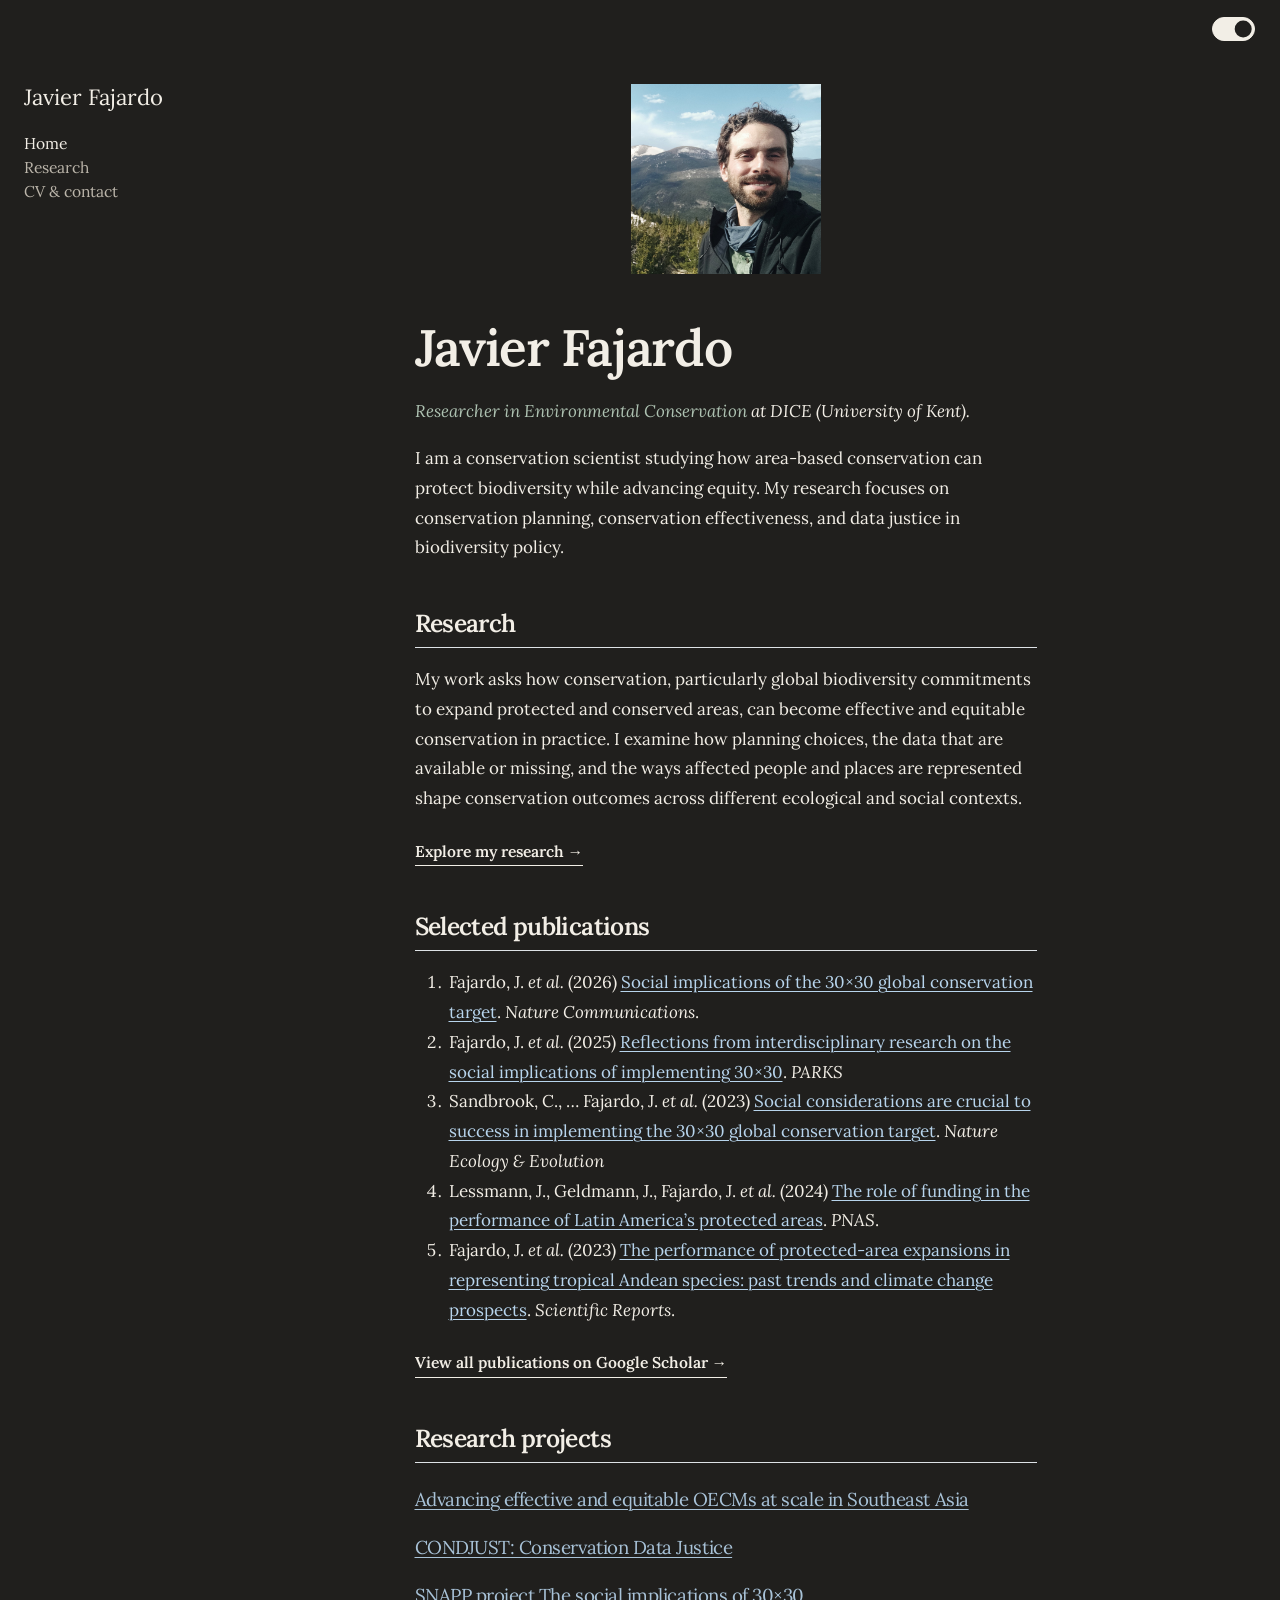
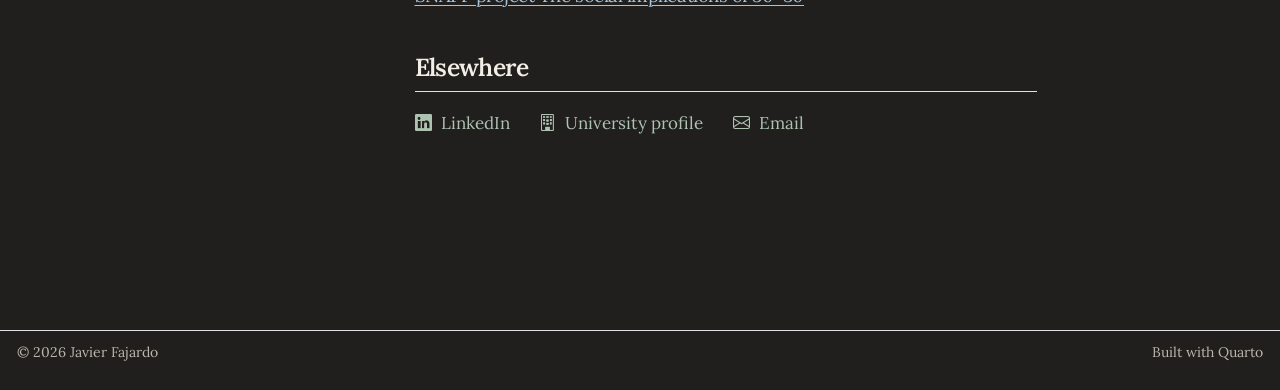
==== commit 4a1dcaa3: "Built site for gh-pages" ====
--- a/index.html
+++ b/index.html
@@ -33,6 +33,7 @@
 <script src="site_libs/quarto-search/fuse.min.js"></script>
 <script src="site_libs/quarto-search/quarto-search.js"></script>
 <meta name="quarto:offset" content="./">
+<link href="./images/favicon.svg" rel="icon" type="image/svg+xml">
 <script src="site_libs/quarto-html/quarto.js" type="module"></script>
 <script src="site_libs/quarto-html/tabsets/tabsets.js" type="module"></script>
 <script src="site_libs/quarto-html/popper.min.js"></script>
@@ -91,6 +92,50 @@
 
     button.setAttribute('title', 'Toggle dark mode');
 
+    button.innerHTML = '<span aria-hidden="true"></span>';
+
+    const host = document.querySelector('#quarto-content') || document.body;
+
+    host.appendChild(button);
+
+
+
+    button.addEventListener('click', () => {
+
+      document.documentElement.classList.toggle('dark');
+
+      localStorage.setItem('theme', document.documentElement.classList.contains('dark') ? 'dark' : 'light');
+
+    });
+
+  });
+
+</script>
+
+
+
+<!-- Moon style -->
+
+<!-- <script>
+
+  document.addEventListener('DOMContentLoaded', () => {
+
+    const savedTheme = localStorage.getItem('theme');
+
+    if (savedTheme !== 'light') document.documentElement.classList.add('dark');
+
+
+
+    const button = document.createElement('button');
+
+    button.className = 'theme-toggle';
+
+    button.type = 'button';
+
+    button.setAttribute('aria-label', 'Toggle dark mode');
+
+    button.setAttribute('title', 'Toggle dark mode');
+
     button.innerHTML = '<span aria-hidden="true">◐</span>';
 
     const host = document.querySelector('#quarto-content') || document.body;
@@ -109,7 +154,7 @@
 
   });
 
-</script>
+</script> -->
 
 
 
--- a/styles.css
+++ b/styles.css
@@ -28,10 +28,52 @@
   line-height: 1.75;
 }
 
+/* Switcher version of toggle */
 .theme-toggle {
   appearance: none;
   background: transparent;
-  border: 1px solid var(--line);
+  border: 1px solid var(--ink);
+  border-radius: 999px;
+  color: var(--ink);
+  cursor: pointer;
+  height: 1.4rem;
+  width: 2.5rem;
+  position: fixed;
+  right: 1.5rem;
+  top: 1rem;
+  z-index: 1100;
+  display: flex;
+  align-items: center;
+  padding: 0.15rem;
+  box-sizing: border-box;
+  transition: background-color 200ms ease, border-color 200ms ease;
+}
+
+.theme-toggle span {
+  display: block;
+  width: 1rem;
+  height: 1rem;
+  background: var(--ink);
+  border-radius: 50%;
+  transform: translate(0, -5.5px);
+  transition: transform 200ms ease, background-color 200ms ease;
+}
+
+:root.dark .theme-toggle {
+  background: var(--ink);
+  border-color: var(--ink);
+}
+
+:root.dark .theme-toggle span {
+  background: var(--paper);
+  transform: translate(1.1rem, -5.5px);
+}
+
+/* Moon version of toggle */
+/* .theme-toggle {
+  appearance: none;
+  background: transparent;
+  border: 1px solid var(--ink);
   border-radius: 999px;
   color: var(--ink);
   cursor: pointer;
@@ -42,7 +84,7 @@
   right: 1.5rem;
   top: 1.35rem;
   width: 2rem;
-  z-index: 1000;
+  z-index: 1100;
   display: flex;
   align-items: center;
   justify-content: center;
@@ -51,8 +93,8 @@
 
 .theme-toggle span {
   display: block;
-  transform: translateY(-5px);
-}
+  /* transform: translateY(-1px); */
+} */
 
 .theme-toggle:hover { border-color: var(--accent); color: var(--accent); }
 
@@ -139,9 +181,118 @@
   color: var(--muted);
 }
 
+
+
+/* Quarto's top-bar layout */
+@media (max-width: 991px) {
+
+  .theme-toggle {
+    top: 0.5rem;
+    right: 1rem;
+  }
+
+  .theme-toggle span {
+    transform: translate(0, 1px);
+  }
+
+  :root.dark .theme-toggle span {
+    transform: translate(1.1rem, 1px);
+  }
+
+  /* Top-bar colours */
+  .quarto-secondary-nav {
+    background: var(--paper) !important;
+    color: var(--ink);
+    border-bottom: 1px solid var(--line);
+  }
+
+  .quarto-secondary-nav .quarto-page-breadcrumbs a {
+    color: var(--ink) !important;
+  }
+
+  .quarto-secondary-nav .quarto-btn-toggle {
+    color: var(--ink);
+  }
+
+  /* Hide the Home breadcrumb on the homepage */
+  body:has(.quarto-page-breadcrumbs .breadcrumb-item:only-child)
+    .quarto-page-breadcrumbs {
+    display: none;
+  }
+
+  /* Hamburger / X navigation button */
+  .quarto-secondary-nav .quarto-btn-toggle {
+    color: var(--ink);
+    background: transparent;
+    border: 0;
+    box-shadow: none;
+    width: 2.5rem;
+    height: 2.5rem;
+    padding: 0;
+    position: relative;
+  }
+
+  .quarto-secondary-nav .quarto-btn-toggle i {
+    display: none;
+  }
+
+  .quarto-secondary-nav .quarto-btn-toggle::before {
+    content: "";
+    position: absolute;
+    left: 50%;
+    top: 50%;
+    width: 1.15rem;
+    height: 2px;
+    background: currentColor;
+    transform: translate(-50%, -50%);
+    box-shadow: 0 -5px 0 currentColor, 0 5px 0 currentColor;
+    transition: transform 180ms ease, box-shadow 180ms ease;
+  }
+
+  .quarto-secondary-nav .quarto-btn-toggle::after {
+    content: "";
+    position: absolute;
+    left: 50%;
+    top: 50%;
+    width: 1.15rem;
+    height: 2px;
+    background: currentColor;
+    transform: translate(-50%, -50%) rotate(45deg);
+    opacity: 0;
+    transition: transform 180ms ease, opacity 180ms ease;
+  }
+
+  .quarto-secondary-nav .quarto-btn-toggle[aria-expanded="true"]::before {
+    transform: translate(-50%, -50%) rotate(45deg);
+    box-shadow: none;
+  }
+
+  .quarto-secondary-nav .quarto-btn-toggle[aria-expanded="true"]::after {
+    transform: translate(-50%, -50%) rotate(-45deg);
+    opacity: 1;
+  }
+
+}
+
+
+/* Narrow phone layout */
 @media (max-width: 600px) {
-  #quarto-document-content { padding: 2.2rem 1.25rem 4rem; }
-  .theme-toggle { right: 1rem; top: 1rem; }
-  body { font-size: 16px; }
-  .navbar-nav .nav-link { margin-left: 0; }
-}
+
+  #quarto-document-content {
+    padding: 2.2rem 1.25rem 4rem;
+  }
+
+  /* .theme-toggle {   already governed by 991px media
+    right: 1rem;
+    top: 1rem;
+  } */
+
+  body {
+    font-size: 16px;
+  }
+
+  .navbar-nav .nav-link {
+    margin-left: 0;
+  }
+
+}
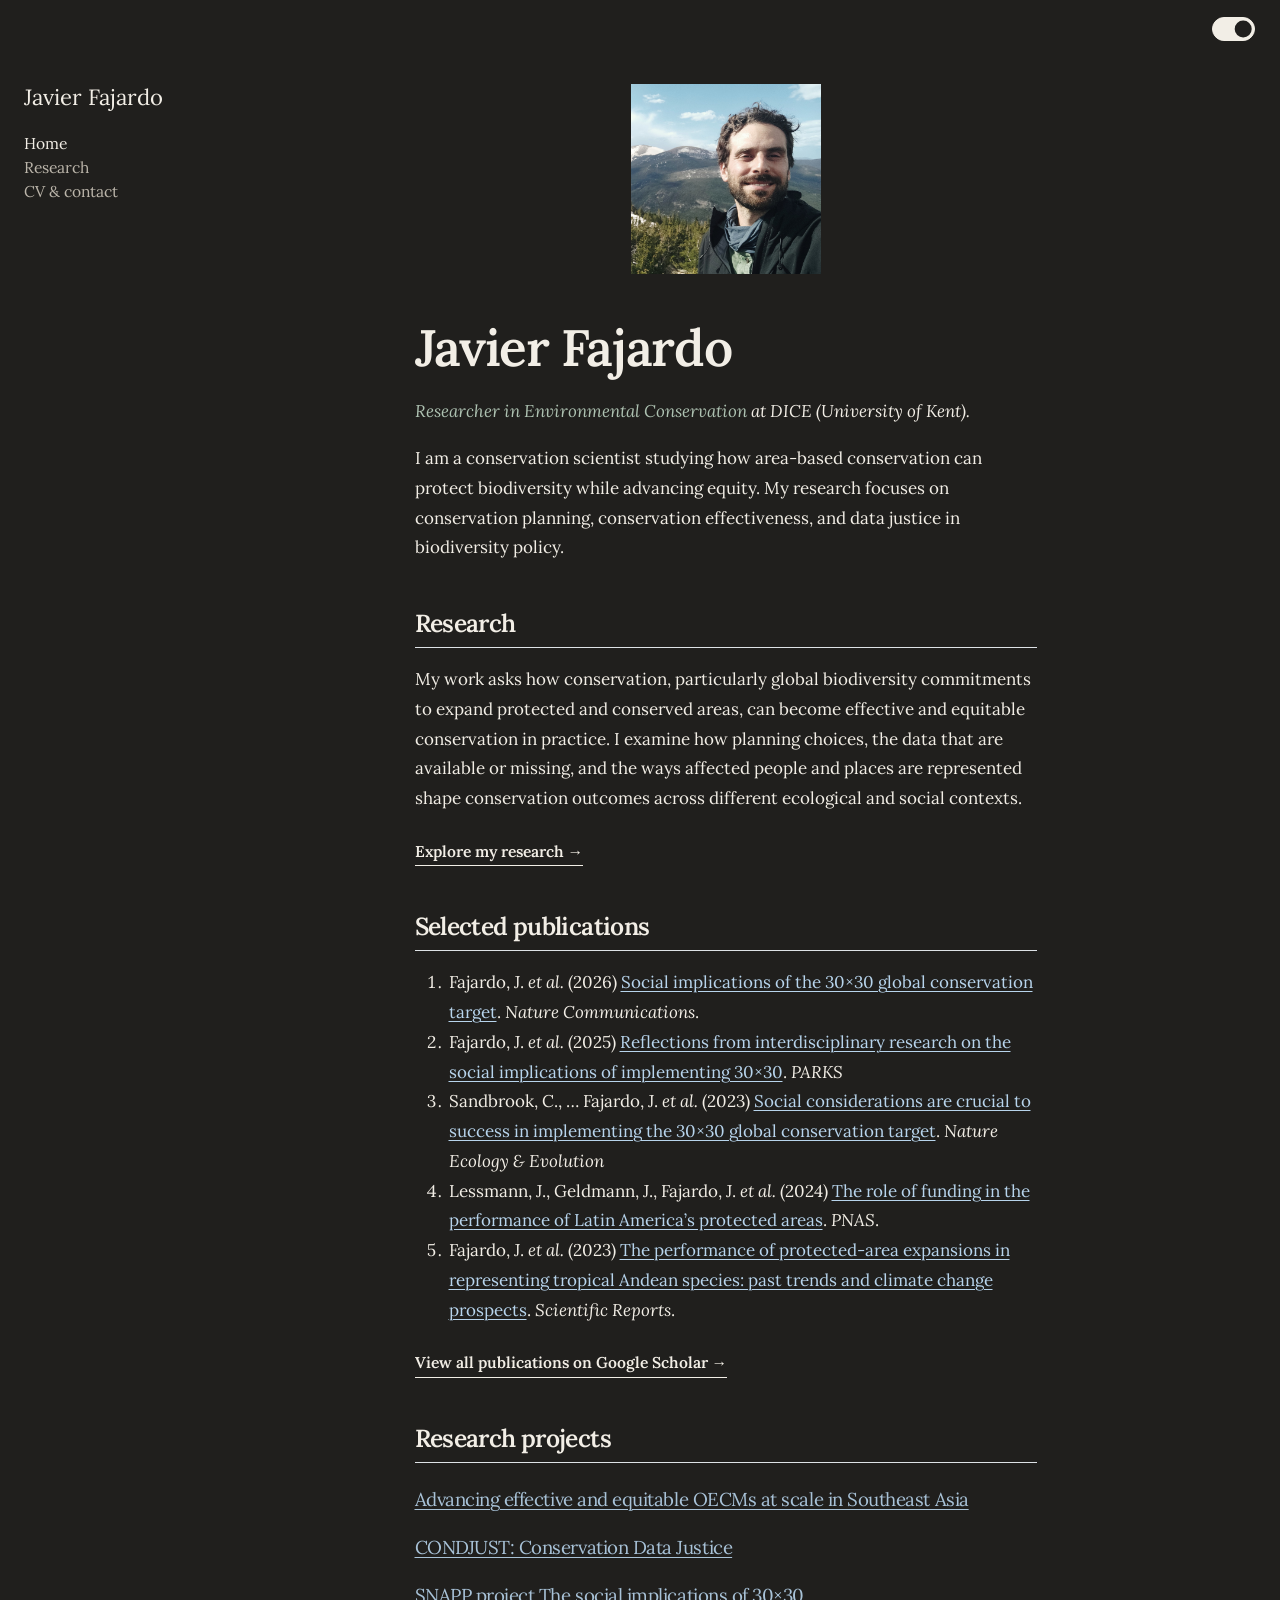
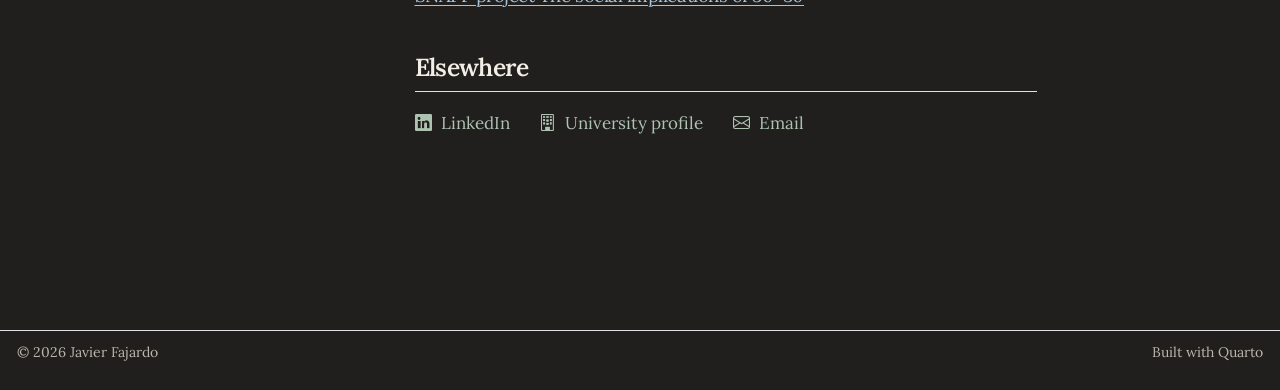
==== commit f1cd9dac: "Built site for gh-pages" ====
--- a/index.html
+++ b/index.html
@@ -156,6 +156,7 @@
 
 </script> -->
 
+<meta name="google-site-verification" content="JHCKP9dg2WoFgWSsbFkG-kSPM05Z5X3h9L20Aoi-szg">
 
 
 <link rel="stylesheet" href="styles.css">
--- a/styles.css
+++ b/styles.css
@@ -69,33 +69,6 @@
   transform: translate(1.1rem, -5.5px);
 }
 
-/* Moon version of toggle */
-/* .theme-toggle {
-  appearance: none;
-  background: transparent;
-  border: 1px solid var(--ink);
-  border-radius: 999px;
-  color: var(--ink);
-  cursor: pointer;
-  font-size: 1rem;
-  height: 2rem;
-  line-height: 1;
-  position: fixed;
-  right: 1.5rem;
-  top: 1.35rem;
-  width: 2rem;
-  z-index: 1100;
-  display: flex;
-  align-items: center;
-  justify-content: center;
-  padding: 0;
-}
-
-.theme-toggle span {
-  display: block;
-  /* transform: translateY(-1px); */
-} */
-
 .theme-toggle:hover { border-color: var(--accent); color: var(--accent); }
 
 #quarto-content { background: var(--paper); }
@@ -296,3 +269,117 @@
   }
 
 }
+
+
+/* Digital business card */
+
+.card-page {
+  text-align: center;
+}
+
+.card-subtitle {
+  color: var(--ink);
+  font-size: 1.05rem;
+  margin: -0.7rem 0 0.2rem;
+}
+
+.card-affiliation {
+  color: var(--muted);
+  margin: 0 0 2rem;
+}
+
+.card-actions {
+  margin-top: 1.75rem;
+  text-align: center;
+}
+
+.card-primary-action {
+  display: inline-block;
+  background: var(--ink);
+  color: var(--paper);
+  padding: 0.65rem 1.2rem;
+  border-radius: 999px;
+  text-decoration: none;
+  font-size: 0.95rem;
+  font-weight: 600;
+  margin-top: 1.5rem;
+}
+
+.card-primary-action:hover {
+  background: var(--accent);
+  color: var(--paper);
+  text-decoration: none;
+}
+
+.card-links {
+  display: flex;
+  flex-direction: column;
+  align-items: center;
+  gap: 0.75rem;
+  margin-top: 0;
+}
+
+.card-links a {
+  display: block;
+  color: var(--accent);
+  text-decoration: none;
+}
+
+.card-links a:hover {
+  text-decoration: underline;
+}
+
+.card-links i {
+  display: inline-block;
+  width: 1.25rem;
+  margin-right: 0.45rem;
+  text-align: center;
+  color: inherit;
+}
+
+
+/* Printable / visual business card */
+
+.card-print-page {
+  max-width: 32rem;
+  margin: 0 auto;
+  padding: 2rem 1.5rem 3rem;
+  text-align: center;
+}
+
+.card-print-page h1 {
+  margin-bottom: 0;
+}
+
+.card-print-contact {
+  margin-top: 2rem;
+}
+
+.card-print-contact p {
+  margin: 0.75rem 0;
+  color: var(--accent);
+}
+
+.card-print-contact i {
+  display: inline-block;
+  width: 1.25rem;
+  margin-right: 0.45rem;
+  text-align: center;
+}
+
+.card-print-qr {
+  margin-top: 2rem;
+}
+
+.card-print-qr img {
+  display: block;
+  width: 150px;
+  height: 150px;
+  margin: 0 auto;
+}
+
+.card-print-qr p {
+  margin-top: 0.9rem;
+  color: var(--muted);
+  font-size: 0.95rem;
+}
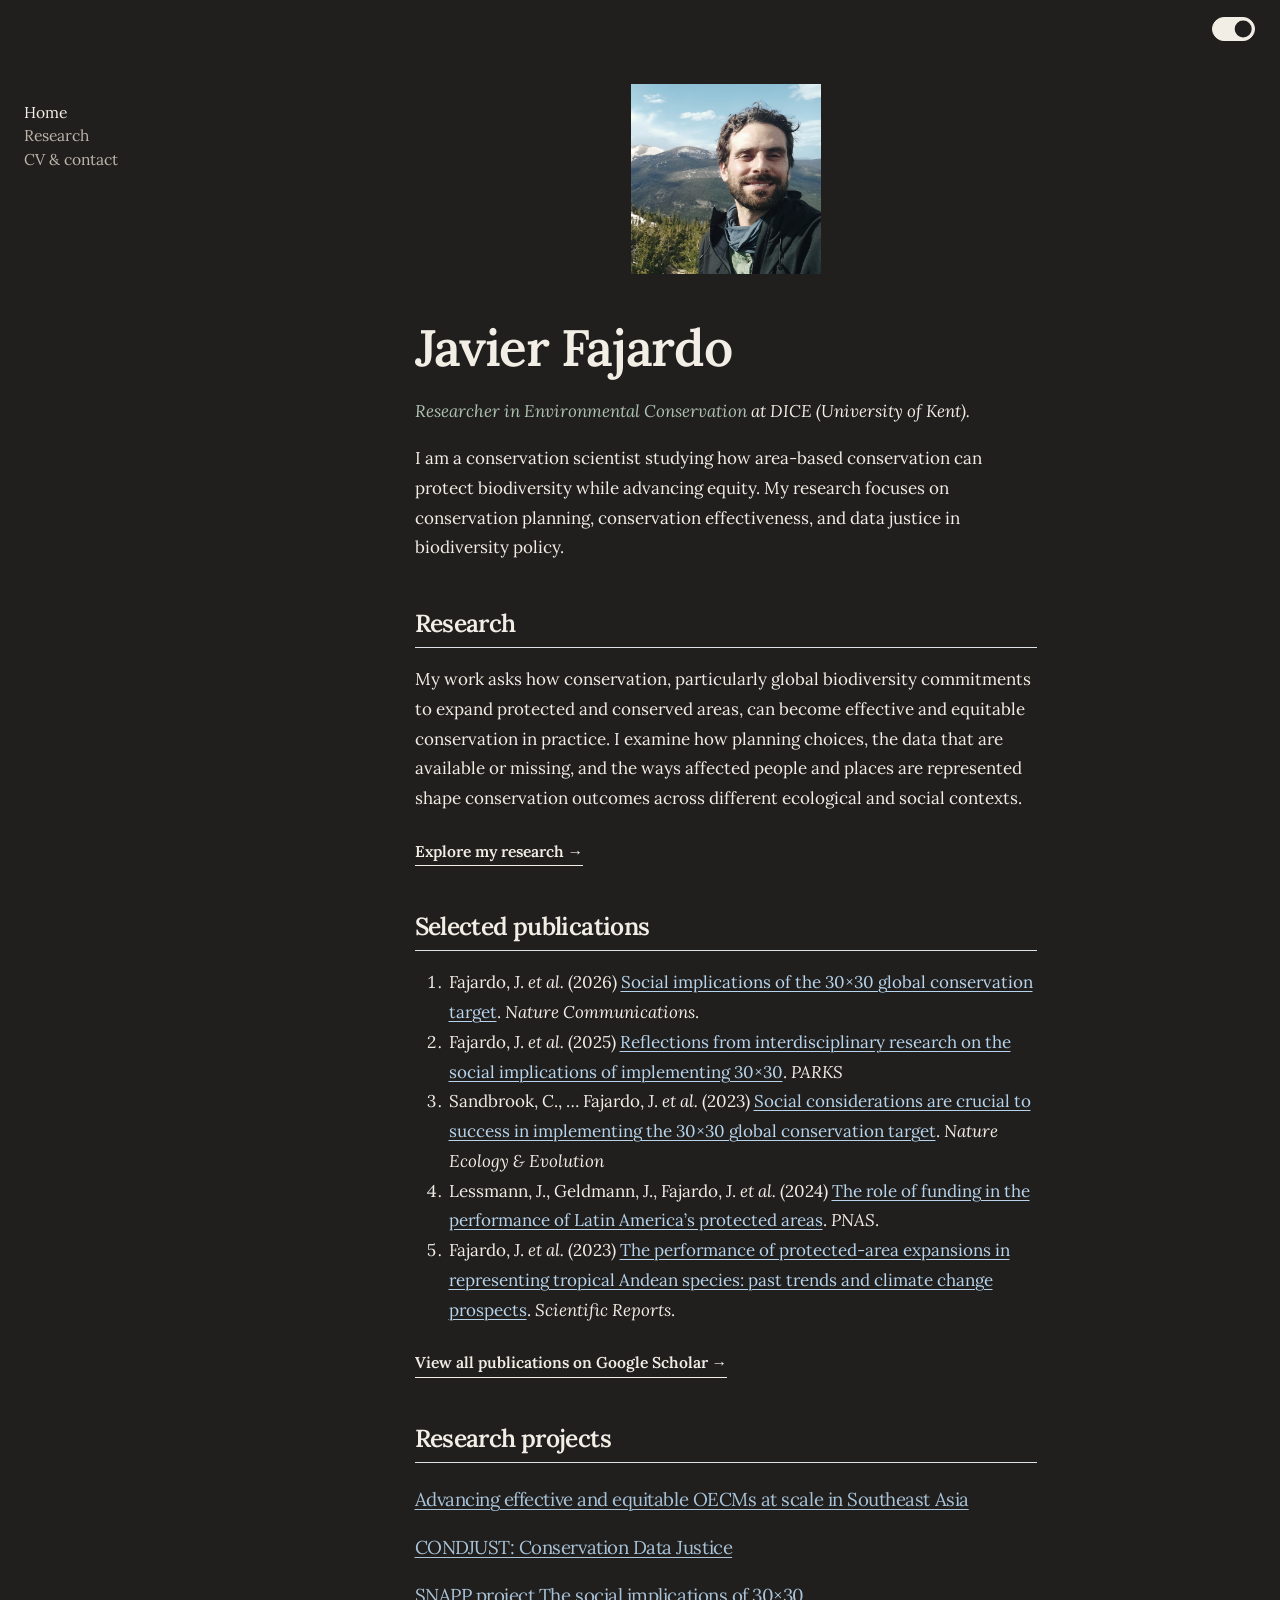
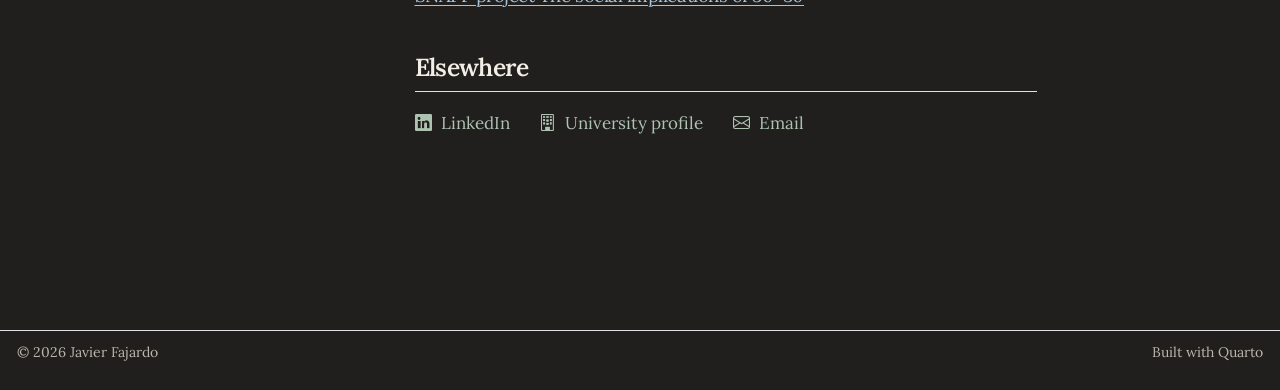
==== commit d44a83b9: "Built site for gh-pages" ====
--- a/index.html
+++ b/index.html
@@ -6,6 +6,7 @@
 
 <meta name="viewport" content="width=device-width, initial-scale=1.0, user-scalable=yes">
 
+<meta name="description" content="Javier Fajardo is a conservation scientist studying area-based conservation, biodiversity, conservation planning, conservation effectiveness, and conservation data justice.">
 
 <title>Javier Fajardo</title>
 <style>
--- a/styles.css
+++ b/styles.css
@@ -6,7 +6,6 @@
   --muted: #716d66;
   --line: #dedbd3;
   --accent: #596d60;
-  --link: #254d70;
 }
 
 :root.dark {
@@ -71,6 +70,10 @@
 
 .theme-toggle:hover { border-color: var(--accent); color: var(--accent); }
 
+/* Hide title ("Javier Fajardo") from sidebar*/
+.sidebar-title {
+  display: none;
+}
 #quarto-content { background: var(--paper); }
 #quarto-document-content { max-width: 690px; margin: 0 auto; padding: 4rem 2rem 5rem; }
 
